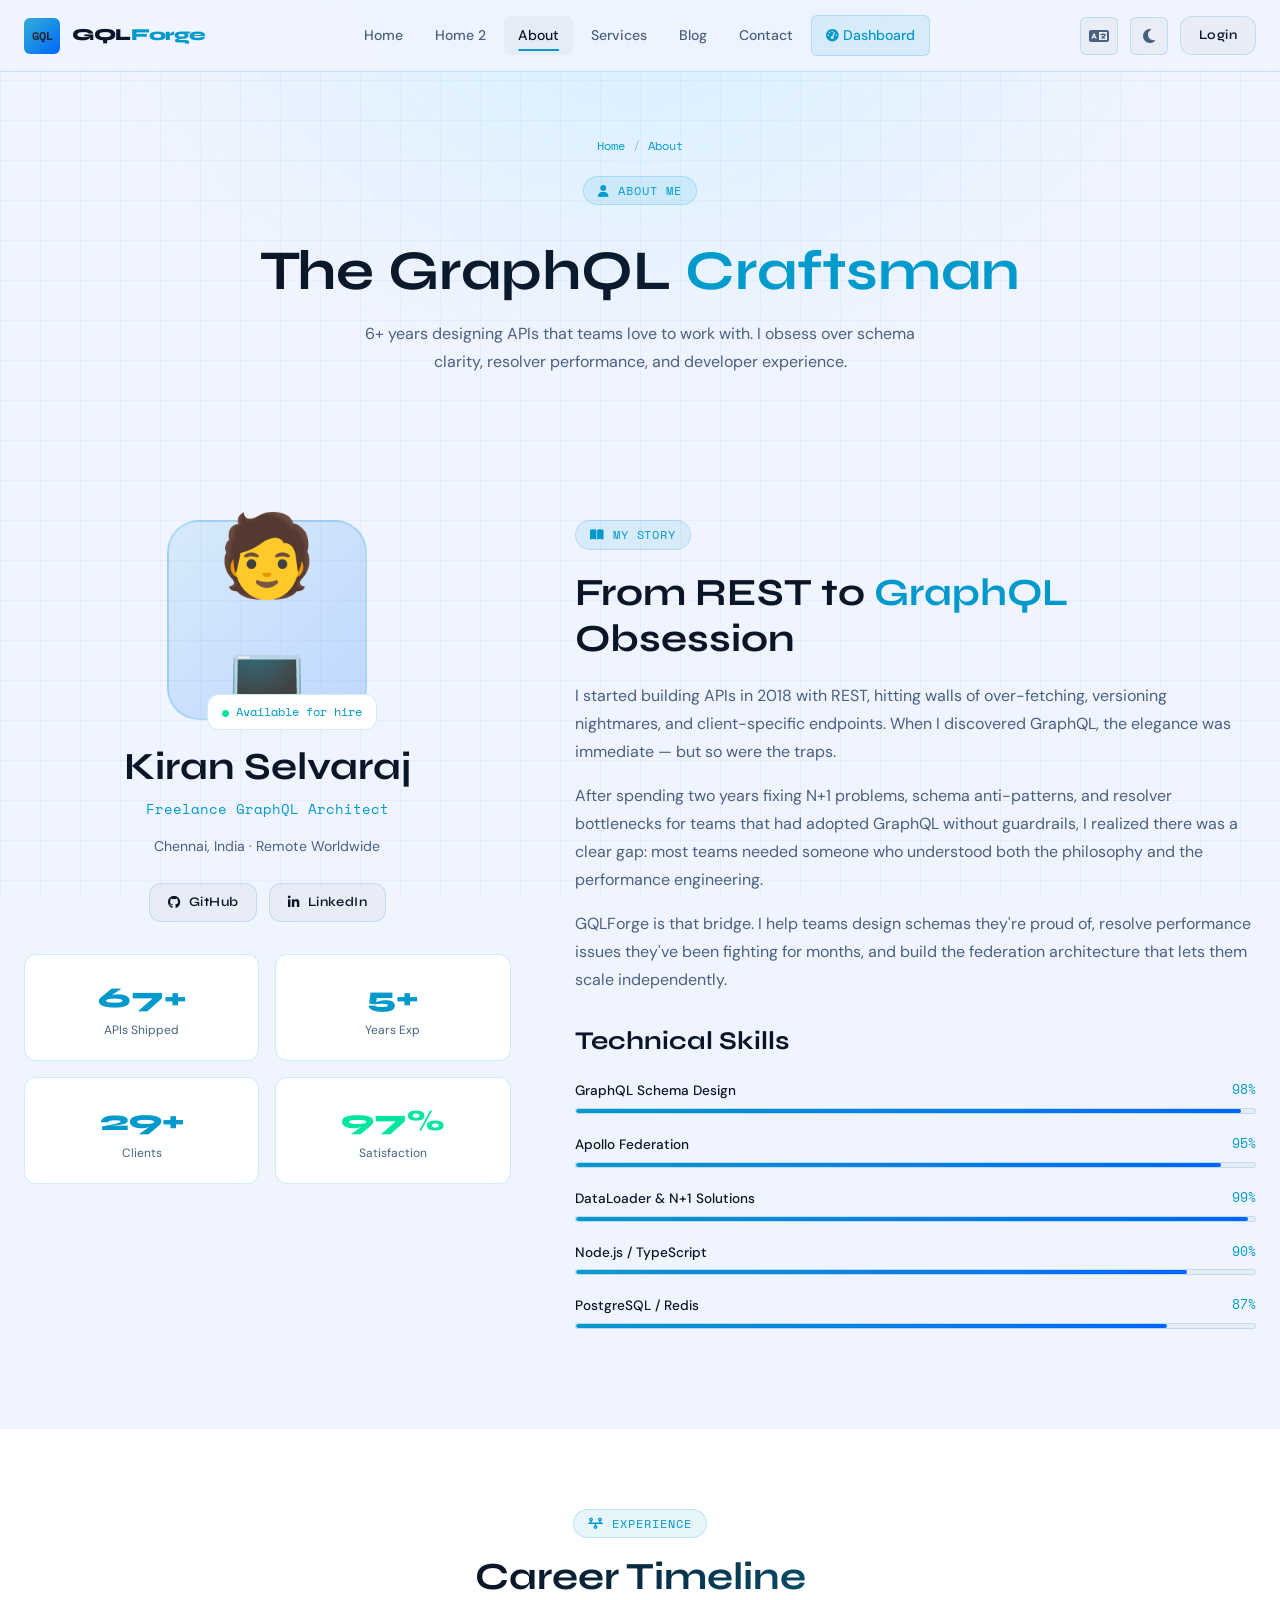
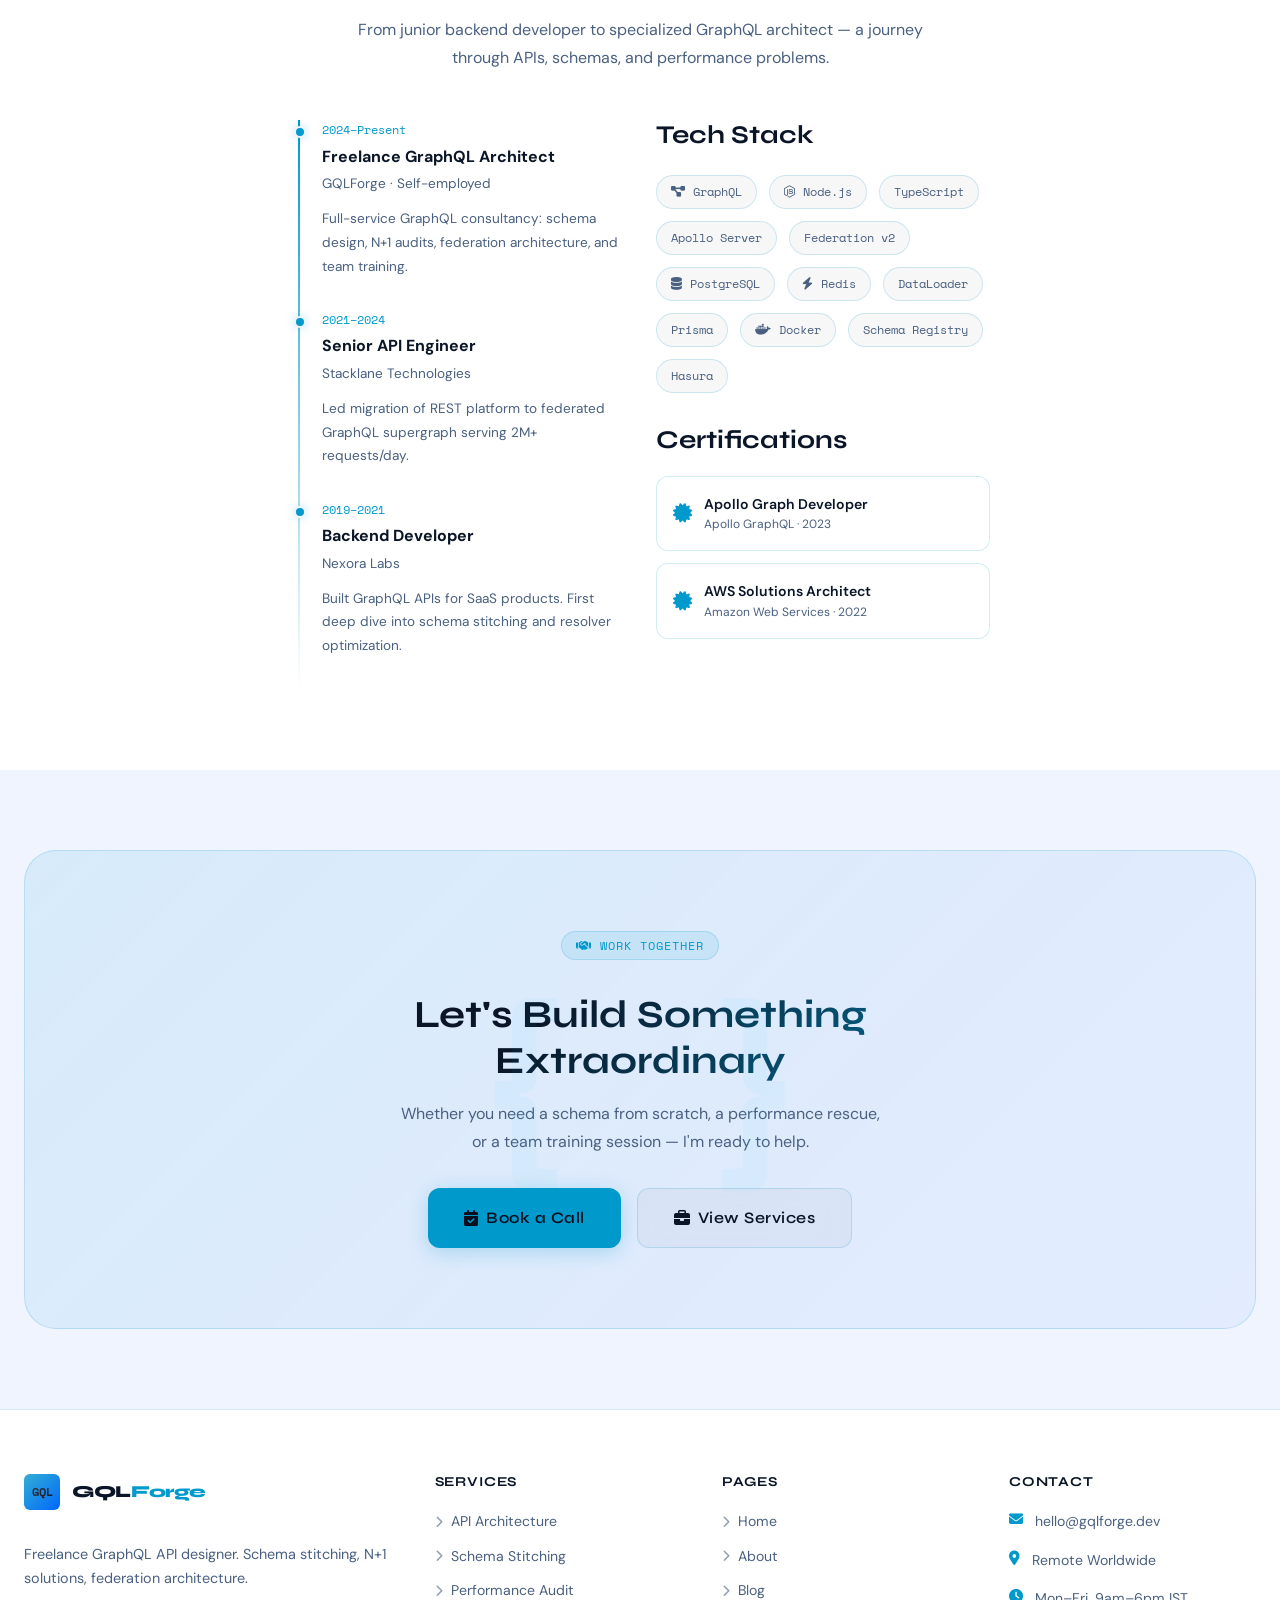
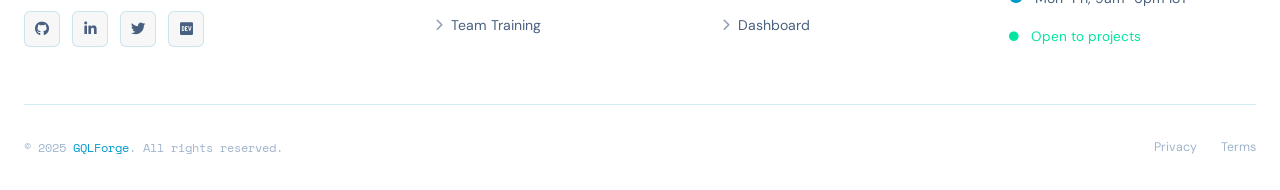
==== pages/about.html @ 4ee48dc7 "first commit" ====
<!DOCTYPE html>
<html lang="en" data-theme="dark" dir="ltr">
<head>
  <meta charset="UTF-8">
  <meta name="viewport" content="width=device-width, initial-scale=1.0">
  <meta name="description" content="About GQLForge - Freelance GraphQL API Designer. Learn about my story, expertise, and approach.">
  <title>About — GQLForge</title>
  <link rel="preconnect" href="https://fonts.googleapis.com">
  <link href="https://fonts.googleapis.com/css2?family=Space+Mono:ital,wght@0,400;0,700;1,400&family=Syne:wght@400;600;700;800&family=DM+Sans:ital,opsz,wght@0,9..40,300;0,9..40,400;0,9..40,500;1,9..40,300&display=swap" rel="stylesheet">
  <link rel="stylesheet" href="https://cdnjs.cloudflare.com/ajax/libs/font-awesome/6.5.0/css/all.min.css">
  <link rel="stylesheet" href="../assets/css/style.css">
  <link rel="stylesheet" href="../assets/css/dark-mode.css">
  <link rel="stylesheet" href="../assets/css/rtl.css">
  <style>
    .skill-bar-wrap { margin-bottom: var(--space-5); }
    .skill-bar-label { display: flex; justify-content: space-between; font-size: 0.85rem; margin-bottom: 6px; }
    .skill-bar-label span:first-child { color: var(--clr-text); font-weight: 500; }
    .skill-bar-label span:last-child { font-family: var(--font-mono); color: var(--clr-primary); font-size: 0.8rem; }
    .skill-bar-track { height: 6px; background: var(--clr-glass); border-radius: 100px; overflow: hidden; border: 1px solid var(--clr-border); }
    .skill-bar-fill { height: 100%; border-radius: 100px; background: linear-gradient(90deg, var(--clr-primary), #0066FF); transition: width 1.2s cubic-bezier(0.4,0,0.2,1); width: 0; }
    .timeline { position: relative; padding-left: 32px; }
    .timeline::before { content: ''; position: absolute; left: 8px; top: 0; bottom: 0; width: 2px; background: linear-gradient(180deg, var(--clr-primary), transparent); }
    .timeline-item { position: relative; margin-bottom: var(--space-8); }
    .timeline-item::before { content: ''; position: absolute; left: -28px; top: 6px; width: 12px; height: 12px; border-radius: 50%; background: var(--clr-primary); border: 2px solid var(--clr-bg); box-shadow: 0 0 10px var(--clr-primary-glow); }
    .timeline-year { font-family: var(--font-mono); font-size: 0.75rem; color: var(--clr-primary); margin-bottom: 4px; }
    .timeline-title { font-size: 1rem; font-weight: 700; margin-bottom: 4px; }
    .timeline-co { font-size: 0.85rem; color: var(--clr-text-muted); margin-bottom: var(--space-3); }
    .avatar-wrap { position: relative; width: 200px; height: 200px; margin: 0 auto; }
    .avatar-img { width: 200px; height: 200px; border-radius: var(--radius-xl); background: linear-gradient(135deg, var(--clr-primary-dim), rgba(0,102,255,0.2)); border: 2px solid var(--clr-border); display: flex; align-items: center; justify-content: center; font-size: 5rem; }
    .avatar-badge { position: absolute; bottom: -10px; right: -10px; background: var(--clr-surface); border: 1px solid var(--clr-border); border-radius: var(--radius-md); padding: 8px 14px; font-family: var(--font-mono); font-size: 0.72rem; color: var(--clr-primary); white-space: nowrap; }
  </style>
</head>
<body>
  <header class="header">
    <div class="header__inner">
      <a href="../index.html" class="header__brand">
        <div class="brand-logo">GQL</div>
        <span class="brand-name">GQL<span>Forge</span></span>
      </a>
      <nav class="header__nav">
        <a href="../index.html" class="nav__link">Home</a>
        <a href="home2.html" class="nav__link">Home 2</a>
        <a href="about.html" class="nav__link active">About</a>
        <a href="services.html" class="nav__link">Services</a>
        <a href="blog.html" class="nav__link">Blog</a>
        <a href="contact.html" class="nav__link">Contact</a>
        <a href="dashboard.html" class="nav__link nav__dashboard"><i class="fas fa-gauge-high" style="font-size:0.8rem;"></i> Dashboard</a>
      </nav>
      <div class="header__actions">
        <button class="header__action-btn" data-rtl-toggle aria-label="Toggle RTL"><i class="fas fa-language"></i></button>
        <button class="header__action-btn" data-theme-toggle aria-label="Toggle theme"><i class="fas fa-sun"></i></button>
        <a href="login.html" class="btn btn--outline btn--sm">Login</a>
        <button class="hamburger" aria-label="Toggle menu" aria-expanded="false"><span></span><span></span><span></span></button>
      </div>
    </div>
  </header>
  <div class="mobile-menu">
    <nav class="mobile-menu__nav">
      <a href="../index.html" class="mobile-menu__link"><i class="fas fa-house"></i> Home</a>
      <a href="home2.html" class="mobile-menu__link"><i class="fas fa-layer-group"></i> Home 2</a>
      <a href="about.html" class="mobile-menu__link"><i class="fas fa-user"></i> About</a>
      <a href="services.html" class="mobile-menu__link"><i class="fas fa-code"></i> Services</a>
      <a href="blog.html" class="mobile-menu__link"><i class="fas fa-blog"></i> Blog</a>
      <a href="contact.html" class="mobile-menu__link"><i class="fas fa-envelope"></i> Contact</a>
      <a href="dashboard.html" class="mobile-menu__link" style="color:var(--clr-primary)"><i class="fas fa-gauge-high"></i> Dashboard</a>
    </nav>
    <div class="mobile-menu__actions">
      <a href="login.html" class="btn btn--outline">Login</a>
      <a href="register.html" class="btn btn--primary">Get Started</a>
    </div>
  </div>

  <main>
    <!-- PAGE HERO -->
    <section class="page-hero">
      <div class="page-hero__bg"></div>
      <div class="container">
        <div class="breadcrumb"><a href="../index.html">Home</a><span class="breadcrumb__sep">/</span><span class="breadcrumb__current">About</span></div>
        <div class="section__tag" style="display:inline-flex;"><i class="fas fa-user"></i> About Me</div>
        <h1 style="margin: var(--space-4) 0; font-size: clamp(2rem,5vw,3.5rem);">The GraphQL <span class="text-primary">Craftsman</span></h1>
        <p style="max-width:560px; margin:0 auto; color:var(--clr-text-muted);">6+ years designing APIs that teams love to work with. I obsess over schema clarity, resolver performance, and developer experience.</p>
      </div>
    </section>

    <!-- SECTION 1: STORY & SKILLS -->
    <section class="section">
      <div class="container">
        <div style="display:grid; grid-template-columns:1fr 1.4fr; gap:var(--space-16); align-items:start;">
          <div class="reveal" style="text-align:center;">
            <div class="avatar-wrap">
              <div class="avatar-img">🧑💻</div>
              <div class="avatar-badge"><i class="fas fa-circle" style="color:var(--clr-success);font-size:7px;"></i> Available for hire</div>
            </div>
            <h2 style="margin: var(--space-6) 0 var(--space-2);">Kiran Selvaraj</h2>
            <p style="color:var(--clr-primary); font-family:var(--font-mono); font-size:0.85rem;">Freelance GraphQL Architect</p>
            <p style="color:var(--clr-text-muted); font-size:0.88rem; margin-top:var(--space-3);">Chennai, India · Remote Worldwide</p>
            <div style="display:flex; gap:var(--space-3); justify-content:center; margin-top:var(--space-6);">
              <a href="#" class="btn btn--outline btn--sm"><i class="fab fa-github"></i> GitHub</a>
              <a href="#" class="btn btn--outline btn--sm"><i class="fab fa-linkedin-in"></i> LinkedIn</a>
            </div>
            <div style="margin-top:var(--space-8); display:grid; grid-template-columns:1fr 1fr; gap:var(--space-4);">
              <div style="background:var(--clr-card); border:1px solid var(--clr-border); border-radius:var(--radius-md); padding:var(--space-5); text-align:center;">
                <div style="font-family:var(--font-display); font-size:1.8rem; font-weight:800; color:var(--clr-primary)" data-counter data-target="80" data-suffix="+">0+</div>
                <div style="font-size:0.75rem; color:var(--clr-text-muted);">APIs Shipped</div>
              </div>
              <div style="background:var(--clr-card); border:1px solid var(--clr-border); border-radius:var(--radius-md); padding:var(--space-5); text-align:center;">
                <div style="font-family:var(--font-display); font-size:1.8rem; font-weight:800; color:var(--clr-primary)" data-counter data-target="6" data-suffix="+">0+</div>
                <div style="font-size:0.75rem; color:var(--clr-text-muted);">Years Exp</div>
              </div>
              <div style="background:var(--clr-card); border:1px solid var(--clr-border); border-radius:var(--radius-md); padding:var(--space-5); text-align:center;">
                <div style="font-family:var(--font-display); font-size:1.8rem; font-weight:800; color:var(--clr-primary)" data-counter data-target="35" data-suffix="+">0+</div>
                <div style="font-size:0.75rem; color:var(--clr-text-muted);">Clients</div>
              </div>
              <div style="background:var(--clr-card); border:1px solid var(--clr-border); border-radius:var(--radius-md); padding:var(--space-5); text-align:center;">
                <div style="font-family:var(--font-display); font-size:1.8rem; font-weight:800; color:var(--clr-success)">97%</div>
                <div style="font-size:0.75rem; color:var(--clr-text-muted);">Satisfaction</div>
              </div>
            </div>
          </div>

          <div class="reveal">
            <div class="section__tag" style="display:inline-flex; margin-bottom:var(--space-5);"><i class="fas fa-book-open"></i> My Story</div>
            <h2 style="margin-bottom:var(--space-5);">From REST to <span class="text-primary">GraphQL</span> Obsession</h2>
            <p style="margin-bottom:var(--space-4);">I started building APIs in 2018 with REST, hitting walls of over-fetching, versioning nightmares, and client-specific endpoints. When I discovered GraphQL, the elegance was immediate — but so were the traps.</p>
            <p style="margin-bottom:var(--space-4);">After spending two years fixing N+1 problems, schema anti-patterns, and resolver bottlenecks for teams that had adopted GraphQL without guardrails, I realized there was a clear gap: most teams needed someone who understood both the philosophy and the performance engineering.</p>
            <p style="margin-bottom:var(--space-8);">GQLForge is that bridge. I help teams design schemas they're proud of, resolve performance issues they've been fighting for months, and build the federation architecture that lets them scale independently.</p>

            <h3 style="margin-bottom:var(--space-6);">Technical Skills</h3>
            <div id="skillBars">
              <div class="skill-bar-wrap">
                <div class="skill-bar-label"><span>GraphQL Schema Design</span><span>98%</span></div>
                <div class="skill-bar-track"><div class="skill-bar-fill" data-width="98"></div></div>
              </div>
              <div class="skill-bar-wrap">
                <div class="skill-bar-label"><span>Apollo Federation</span><span>95%</span></div>
                <div class="skill-bar-track"><div class="skill-bar-fill" data-width="95"></div></div>
              </div>
              <div class="skill-bar-wrap">
                <div class="skill-bar-label"><span>DataLoader & N+1 Solutions</span><span>99%</span></div>
                <div class="skill-bar-track"><div class="skill-bar-fill" data-width="99"></div></div>
              </div>
              <div class="skill-bar-wrap">
                <div class="skill-bar-label"><span>Node.js / TypeScript</span><span>90%</span></div>
                <div class="skill-bar-track"><div class="skill-bar-fill" data-width="90"></div></div>
              </div>
              <div class="skill-bar-wrap">
                <div class="skill-bar-label"><span>PostgreSQL / Redis</span><span>87%</span></div>
                <div class="skill-bar-track"><div class="skill-bar-fill" data-width="87"></div></div>
              </div>
            </div>
          </div>
        </div>
      </div>
    </section>

    <!-- SECTION 2: EXPERIENCE TIMELINE -->
    <section class="section" style="background:var(--clr-surface);">
      <div class="container">
        <div class="section__header">
          <div class="section__tag"><i class="fas fa-timeline"></i> Experience</div>
          <h2 class="section__title">Career Timeline</h2>
          <p class="section__subtitle">From junior backend developer to specialized GraphQL architect — a journey through APIs, schemas, and performance problems.</p>
        </div>
        <div style="max-width:700px; margin:0 auto; display:grid; grid-template-columns:1fr 1fr; gap:var(--space-8);">
          <div class="timeline reveal">
            <div class="timeline-item">
              <div class="timeline-year">2024–Present</div>
              <div class="timeline-title">Freelance GraphQL Architect</div>
              <div class="timeline-co">GQLForge · Self-employed</div>
              <p style="font-size:0.85rem;">Full-service GraphQL consultancy: schema design, N+1 audits, federation architecture, and team training.</p>
            </div>
            <div class="timeline-item">
              <div class="timeline-year">2021–2024</div>
              <div class="timeline-title">Senior API Engineer</div>
              <div class="timeline-co">Stacklane Technologies</div>
              <p style="font-size:0.85rem;">Led migration of REST platform to federated GraphQL supergraph serving 2M+ requests/day.</p>
            </div>
            <div class="timeline-item">
              <div class="timeline-year">2019–2021</div>
              <div class="timeline-title">Backend Developer</div>
              <div class="timeline-co">Nexora Labs</div>
              <p style="font-size:0.85rem;">Built GraphQL APIs for SaaS products. First deep dive into schema stitching and resolver optimization.</p>
            </div>
          </div>
          <div class="reveal animate-delay-1">
            <h3 style="margin-bottom:var(--space-6);">Tech Stack</h3>
            <div class="tech-pills-wrap" style="justify-content:flex-start;">
              <span class="tech-pill"><i class="fas fa-diagram-project"></i> GraphQL</span>
              <span class="tech-pill"><i class="fab fa-node-js"></i> Node.js</span>
              <span class="tech-pill">TypeScript</span>
              <span class="tech-pill">Apollo Server</span>
              <span class="tech-pill">Federation v2</span>
              <span class="tech-pill"><i class="fas fa-database"></i> PostgreSQL</span>
              <span class="tech-pill"><i class="fas fa-bolt"></i> Redis</span>
              <span class="tech-pill">DataLoader</span>
              <span class="tech-pill">Prisma</span>
              <span class="tech-pill"><i class="fab fa-docker"></i> Docker</span>
              <span class="tech-pill">Schema Registry</span>
              <span class="tech-pill">Hasura</span>
            </div>

            <h3 style="margin: var(--space-8) 0 var(--space-5);">Certifications</h3>
            <div style="display:flex; flex-direction:column; gap:var(--space-3);">
              <div style="display:flex; align-items:center; gap:var(--space-3); padding:var(--space-4); background:var(--clr-card); border:1px solid var(--clr-border); border-radius:var(--radius-md);">
                <i class="fas fa-certificate" style="color:var(--clr-primary); font-size:1.2rem;"></i>
                <div>
                  <div style="font-size:0.88rem; font-weight:600;">Apollo Graph Developer</div>
                  <div style="font-size:0.75rem; color:var(--clr-text-muted);">Apollo GraphQL · 2023</div>
                </div>
              </div>
              <div style="display:flex; align-items:center; gap:var(--space-3); padding:var(--space-4); background:var(--clr-card); border:1px solid var(--clr-border); border-radius:var(--radius-md);">
                <i class="fas fa-certificate" style="color:var(--clr-primary); font-size:1.2rem;"></i>
                <div>
                  <div style="font-size:0.88rem; font-weight:600;">AWS Solutions Architect</div>
                  <div style="font-size:0.75rem; color:var(--clr-text-muted);">Amazon Web Services · 2022</div>
                </div>
              </div>
            </div>
          </div>
        </div>
      </div>
    </section>

    <!-- SECTION 3: CTA -->
    <section class="section">
      <div class="container">
        <div class="cta-section reveal">
          <div class="section__tag" style="display:inline-flex;"><i class="fas fa-handshake"></i> Work Together</div>
          <h2 class="section__title" style="margin-top:var(--space-4);">Let's Build Something<br><span class="text-primary">Extraordinary</span></h2>
          <p style="max-width:480px; margin:var(--space-4) auto var(--space-8); color:var(--clr-text-muted);">Whether you need a schema from scratch, a performance rescue, or a team training session — I'm ready to help.</p>
          <div style="display:flex; flex-wrap:wrap; gap:var(--space-4); justify-content:center;">
            <a href="contact.html" class="btn btn--primary btn--lg"><i class="fas fa-calendar-check"></i> Book a Call</a>
            <a href="services.html" class="btn btn--outline btn--lg"><i class="fas fa-briefcase"></i> View Services</a>
          </div>
        </div>
      </div>
    </section>
  </main>

  <footer class="footer">
    <div class="container">
      <div class="footer__grid">
        <div>
          <a href="../index.html" class="header__brand" style="margin-bottom:var(--space-4);display:inline-flex;">
            <div class="brand-logo">GQL</div>
            <span class="brand-name">GQL<span>Forge</span></span>
          </a>
          <p class="footer__brand-desc">Freelance GraphQL API designer. Schema stitching, N+1 solutions, federation architecture.</p>
          <div class="footer__social">
            <a href="#" class="footer__social-link" aria-label="GitHub"><i class="fab fa-github"></i></a>
            <a href="#" class="footer__social-link" aria-label="LinkedIn"><i class="fab fa-linkedin-in"></i></a>
            <a href="#" class="footer__social-link" aria-label="Twitter"><i class="fab fa-twitter"></i></a>
            <a href="#" class="footer__social-link" aria-label="Dev.to"><i class="fab fa-dev"></i></a>
          </div>
        </div>
        <div>
          <h3 class="footer__col-title">Services</h3>
          <ul class="footer__links">
            <li><a href="services.html" class="footer__link"><i class="fas fa-chevron-right"></i> API Architecture</a></li>
            <li><a href="services.html" class="footer__link"><i class="fas fa-chevron-right"></i> Schema Stitching</a></li>
            <li><a href="services.html" class="footer__link"><i class="fas fa-chevron-right"></i> Performance Audit</a></li>
            <li><a href="services.html" class="footer__link"><i class="fas fa-chevron-right"></i> Team Training</a></li>
          </ul>
        </div>
        <div>
          <h3 class="footer__col-title">Pages</h3>
          <ul class="footer__links">
            <li><a href="../index.html" class="footer__link"><i class="fas fa-chevron-right"></i> Home</a></li>
            <li><a href="about.html" class="footer__link"><i class="fas fa-chevron-right"></i> About</a></li>
            <li><a href="blog.html" class="footer__link"><i class="fas fa-chevron-right"></i> Blog</a></li>
            <li><a href="dashboard.html" class="footer__link"><i class="fas fa-chevron-right"></i> Dashboard</a></li>
          </ul>
        </div>
        <div>
          <h3 class="footer__col-title">Contact</h3>
          <div class="footer__contact-item"><i class="fas fa-envelope"></i><span>hello@gqlforge.dev</span></div>
          <div class="footer__contact-item"><i class="fas fa-location-dot"></i><span>Remote Worldwide</span></div>
          <div class="footer__contact-item"><i class="fas fa-clock"></i><span>Mon–Fri, 9am–6pm IST</span></div>
          <div class="footer__contact-item"><i class="fas fa-circle" style="color:var(--clr-success);font-size:0.6rem;margin-top:6px;"></i><span style="color:var(--clr-success);font-size:0.85rem;">Open to projects</span></div>
        </div>
      </div>
      <div class="footer__bottom">
        <p class="footer__copy">© 2025 <span>GQLForge</span>. All rights reserved.</p>
        <div class="footer__bottom-links">
          <a href="#" class="footer__bottom-link">Privacy</a>
          <a href="#" class="footer__bottom-link">Terms</a>
        </div>
      </div>
    </div>
  </footer>

  <script src="../assets/js/main.js"></script>
  <script>
    // Animate skill bars on scroll
    const observer = new IntersectionObserver((entries) => {
      entries.forEach(entry => {
        if (entry.isIntersecting) {
          entry.target.querySelectorAll('.skill-bar-fill').forEach(bar => {
            setTimeout(() => { bar.style.width = bar.dataset.width + '%'; }, 200);
          });
          observer.unobserve(entry.target);
        }
      });
    }, { threshold: 0.3 });
    const skillSection = document.getElementById('skillBars');
    if (skillSection) observer.observe(skillSection);
  </script>
</body>
</html>
---- assets/css/style.css ----
/* =========================================
   GraphQL API Designer - Main Stylesheet
   Color Palette: #0A0F1E (Deep Navy), #00D4FF (Cyan), #F0F4FF (Frost)
   ========================================= */

@import url('https://fonts.googleapis.com/css2?family=Space+Mono:ital,wght@0,400;0,700;1,400&family=Syne:wght@400;600;700;800&family=DM+Sans:ital,opsz,wght@0,9..40,300;0,9..40,400;0,9..40,500;1,9..40,300&display=swap');

/* ---- CSS Variables ---- */
:root {
  --clr-bg: #0A0F1E;
  --clr-surface: #111827;
  --clr-surface2: #1a2235;
  --clr-border: rgba(0, 212, 255, 0.15);
  --clr-primary: #00D4FF;
  --clr-primary-dim: rgba(0, 212, 255, 0.12);
  --clr-primary-glow: rgba(0, 212, 255, 0.35);
  --clr-accent: #F0F4FF;
  --clr-text: #E8EEFF;
  --clr-text-muted: #8899BB;
  --clr-text-faint: #445566;
  --clr-card: rgba(17, 24, 39, 0.85);
  --clr-glass: rgba(255,255,255,0.04);
  --clr-error: #FF4D6D;
  --clr-success: #00E5A0;
  --clr-warning: #FFB800;

  --font-display: 'Syne', sans-serif;
  --font-mono: 'Space Mono', monospace;
  --font-body: 'DM Sans', sans-serif;

  --radius-sm: 6px;
  --radius-md: 12px;
  --radius-lg: 20px;
  --radius-xl: 32px;

  --shadow-glow: 0 0 30px rgba(0, 212, 255, 0.18);
  --shadow-card: 0 8px 32px rgba(0,0,0,0.4);
  --shadow-elevated: 0 20px 60px rgba(0,0,0,0.5);

  --transition: 0.3s cubic-bezier(0.4, 0, 0.2, 1);
  --transition-bounce: 0.4s cubic-bezier(0.34, 1.56, 0.64, 1);

  --header-h: 72px;
  --sidebar-w: 260px;

  --space-1: 4px;
  --space-2: 8px;
  --space-3: 12px;
  --space-4: 16px;
  --space-5: 20px;
  --space-6: 24px;
  --space-8: 32px;
  --space-10: 40px;
  --space-12: 48px;
  --space-16: 64px;
  --space-20: 80px;
  --space-24: 96px;
}

[data-theme="light"] {
  --clr-bg: #F0F4FF;
  --clr-surface: #FFFFFF;
  --clr-surface2: #E8EEFF;
  --clr-border: rgba(0, 150, 200, 0.18);
  --clr-primary: #0099CC;
  --clr-primary-dim: rgba(0, 153, 204, 0.1);
  --clr-primary-glow: rgba(0, 153, 204, 0.25);
  --clr-accent: #0A0F1E;
  --clr-text: #0A1628;
  --clr-text-muted: #4A6080;
  --clr-text-faint: #A0B4CC;
  --clr-card: rgba(255, 255, 255, 0.92);
  --clr-glass: rgba(0,0,0,0.03);
}

/* ---- Reset & Base ---- */
*, *::before, *::after { box-sizing: border-box; margin: 0; padding: 0; }

html { scroll-behavior: smooth; font-size: 16px; }

body {
  font-family: var(--font-body);
  background-color: var(--clr-bg);
  color: var(--clr-text);
  line-height: 1.6;
  min-height: 100vh;
  transition: background-color var(--transition), color var(--transition);
  overflow-x: hidden;
}

/* Background grid pattern */
body::before {
  content: '';
  position: fixed;
  inset: 0;
  background-image:
    linear-gradient(rgba(0,212,255,0.03) 1px, transparent 1px),
    linear-gradient(90deg, rgba(0,212,255,0.03) 1px, transparent 1px);
  background-size: 40px 40px;
  pointer-events: none;
  z-index: 0;
}

[data-theme="light"] body::before {
  background-image:
    linear-gradient(rgba(0,100,200,0.04) 1px, transparent 1px),
    linear-gradient(90deg, rgba(0,100,200,0.04) 1px, transparent 1px);
}

main { position: relative; z-index: 1; }

img { max-width: 100%; height: auto; display: block; }
a { color: var(--clr-primary); text-decoration: none; transition: color var(--transition); }
a:hover { color: var(--clr-accent); }
ul { list-style: none; }
button { cursor: pointer; font-family: var(--font-body); border: none; background: none; }

/* ---- Typography ---- */
h1,h2,h3,h4,h5,h6 { font-family: var(--font-display); font-weight: 700; line-height: 1.2; }
h1 { font-size: clamp(2.2rem, 5vw, 4rem); }
h2 { font-size: clamp(1.7rem, 3vw, 2.8rem); }
h3 { font-size: clamp(1.2rem, 2vw, 1.6rem); }
h4 { font-size: 1.1rem; }
p { color: var(--clr-text-muted); line-height: 1.75; }

.mono { font-family: var(--font-mono); }
.text-primary { color: var(--clr-primary); }
.text-center { text-align: center; }
.text-muted { color: var(--clr-text-muted); }

/* ---- Layout ---- */
.container {
  width: 100%;
  max-width: 1280px;
  margin: 0 auto;
  padding: 0 var(--space-6);
}

.section {
  padding: var(--space-20) 0;
}

.section__header {
  text-align: center;
  margin-bottom: var(--space-12);
}

.section__tag {
  display: inline-flex;
  align-items: center;
  gap: var(--space-2);
  font-family: var(--font-mono);
  font-size: 0.75rem;
  color: var(--clr-primary);
  background: var(--clr-primary-dim);
  border: 1px solid var(--clr-border);
  border-radius: 100px;
  padding: 4px 14px;
  margin-bottom: var(--space-4);
  letter-spacing: 0.08em;
  text-transform: uppercase;
}

.section__title {
  margin-bottom: var(--space-4);
  background: linear-gradient(135deg, var(--clr-text) 40%, var(--clr-primary));
  -webkit-background-clip: text;
  -webkit-text-fill-color: transparent;
  background-clip: text;
}

.section__subtitle {
  max-width: 580px;
  margin: 0 auto;
  color: var(--clr-text-muted);
}

/* ---- Buttons ---- */
.btn {
  display: inline-flex;
  align-items: center;
  justify-content: center;
  gap: var(--space-2);
  padding: 12px 28px;
  border-radius: var(--radius-md);
  font-family: var(--font-display);
  font-size: 0.9rem;
  font-weight: 600;
  letter-spacing: 0.03em;
  transition: all var(--transition);
  position: relative;
  overflow: hidden;
}

.btn::before {
  content: '';
  position: absolute;
  inset: 0;
  background: rgba(255,255,255,0.06);
  opacity: 0;
  transition: opacity var(--transition);
}

.btn:hover::before { opacity: 1; }

.btn--primary {
  background: var(--clr-primary);
  color: #0A0F1E;
  box-shadow: 0 4px 20px var(--clr-primary-glow);
}

.btn--primary:hover {
  transform: translateY(-2px);
  box-shadow: 0 8px 30px var(--clr-primary-glow);
  color: #0A0F1E;
}

.btn--outline {
  border: 1px solid var(--clr-border);
  color: var(--clr-text);
  background: var(--clr-glass);
  backdrop-filter: blur(10px);
}

.btn--outline:hover {
  border-color: var(--clr-primary);
  color: var(--clr-primary);
  transform: translateY(-2px);
}

.btn--ghost {
  color: var(--clr-text-muted);
  padding: 8px 16px;
}

.btn--ghost:hover { color: var(--clr-primary); }

.btn--sm { padding: 8px 18px; font-size: 0.82rem; }
.btn--lg { padding: 16px 36px; font-size: 1rem; }
.btn--icon { width: 42px; height: 42px; padding: 0; border-radius: var(--radius-sm); }

/* ---- Cards ---- */
.card {
  background: var(--clr-card);
  border: 1px solid var(--clr-border);
  border-radius: var(--radius-lg);
  padding: var(--space-8);
  backdrop-filter: blur(12px);
  transition: all var(--transition);
  text-align: center;
}

.card:hover {
  border-color: var(--clr-primary);
  box-shadow: var(--shadow-glow);
  transform: translateY(-4px);
}

.card__icon {
  width: 56px;
  height: 56px;
  background: var(--clr-primary-dim);
  border: 1px solid var(--clr-border);
  border-radius: var(--radius-md);
  display: flex;
  align-items: center;
  justify-content: center;
  margin: 0 auto var(--space-5);
  font-size: 1.4rem;
  color: var(--clr-primary);
  transition: all var(--transition);
}

.card:hover .card__icon {
  background: var(--clr-primary);
  color: #0A0F1E;
  box-shadow: 0 0 20px var(--clr-primary-glow);
}

.card__title {
  margin-bottom: var(--space-3);
  font-size: 1.1rem;
}

/* ---- Grid Layouts ---- */
.grid-3 {
  display: grid;
  grid-template-columns: repeat(auto-fit, minmax(280px, 1fr));
  gap: var(--space-6);
}

.grid-2 {
  display: grid;
  grid-template-columns: repeat(auto-fit, minmax(340px, 1fr));
  gap: var(--space-6);
}

/* ---- Badge ---- */
.badge {
  display: inline-flex;
  align-items: center;
  gap: 4px;
  padding: 3px 10px;
  border-radius: 100px;
  font-family: var(--font-mono);
  font-size: 0.7rem;
  font-weight: 700;
  letter-spacing: 0.05em;
}

.badge--primary { background: var(--clr-primary-dim); color: var(--clr-primary); border: 1px solid var(--clr-border); }
.badge--success { background: rgba(0,229,160,0.12); color: var(--clr-success); }
.badge--warning { background: rgba(255,184,0,0.12); color: var(--clr-warning); }
.badge--error { background: rgba(255,77,109,0.12); color: var(--clr-error); }

/* ---- Code Block ---- */
.code-block {
  background: rgba(0,0,0,0.5);
  border: 1px solid var(--clr-border);
  border-radius: var(--radius-md);
  padding: var(--space-5);
  font-family: var(--font-mono);
  font-size: 0.8rem;
  color: var(--clr-text-muted);
  overflow-x: auto;
  position: relative;
}

.code-block .kw { color: #FF79C6; }
.code-block .type { color: #8BE9FD; }
.code-block .str { color: #F1FA8C; }
.code-block .cm { color: #6272A4; }
.code-block .fn { color: #50FA7B; }

/* ---- Divider ---- */
.divider {
  height: 1px;
  background: linear-gradient(90deg, transparent, var(--clr-border), transparent);
  margin: var(--space-8) 0;
}

/* ============================================
   HEADER
   ============================================ */
.header {
  position: fixed;
  top: 0;
  left: 0;
  right: 0;
  height: var(--header-h);
  z-index: 1000;
  display: flex;
  align-items: center;
  background: rgba(10, 15, 30, 0.85);
  backdrop-filter: blur(20px);
  border-bottom: 1px solid var(--clr-border);
  transition: all var(--transition);
}

[data-theme="light"] .header {
  background: rgba(240, 244, 255, 0.9);
}

.header.scrolled {
  box-shadow: 0 4px 30px rgba(0,0,0,0.3);
}

.header__inner {
  display: flex;
  align-items: center;
  width: 100%;
  padding: 0 var(--space-6);
}

/* Brand */
.header__brand {
  display: flex;
  align-items: center;
  gap: var(--space-3);
  text-decoration: none;
  flex-shrink: 0;
}

.brand-logo {
  width: 36px;
  height: 36px;
  background: linear-gradient(135deg, var(--clr-primary), #0066FF);
  border-radius: var(--radius-sm);
  display: flex;
  align-items: center;
  justify-content: center;
  font-family: var(--font-mono);
  font-size: 0.75rem;
  font-weight: 700;
  color: #0A0F1E;
  position: relative;
  overflow: hidden;
}

.brand-logo::after {
  content: '';
  position: absolute;
  inset: 0;
  background: linear-gradient(135deg, rgba(255,255,255,0.2), transparent);
}

.brand-name {
  font-family: var(--font-display);
  font-weight: 800;
  font-size: 1.05rem;
  color: var(--clr-text);
  letter-spacing: -0.02em;
}

.brand-name span { color: var(--clr-primary); }

/* Desktop Nav */
.header__nav {
  display: none;
  align-items: center;
  gap: 4px;
  position: absolute;
  left: 50%;
  transform: translateX(-50%);
}

.nav__link {
  font-family: var(--font-body);
  font-size: 0.88rem;
  font-weight: 500;
  color: var(--clr-text-muted);
  padding: 8px 14px;
  border-radius: var(--radius-sm);
  transition: all var(--transition);
  position: relative;
  white-space: nowrap;
}

.nav__link::after {
  content: '';
  position: absolute;
  bottom: 4px;
  left: 50%;
  transform: translateX(-50%);
  width: 0;
  height: 2px;
  background: var(--clr-primary);
  border-radius: 2px;
  transition: width var(--transition);
}

.nav__link:hover, .nav__link.active {
  color: var(--clr-text);
  background: var(--clr-glass);
}

.nav__link:hover::after, .nav__link.active::after {
  width: 60%;
}

.nav__dashboard {
  color: var(--clr-primary);
  border: 1px solid var(--clr-border);
  background: var(--clr-primary-dim);
}

/* Header Actions */
.header__actions {
  display: flex;
  align-items: center;
  gap: var(--space-3);
  margin-left: auto;
}

.header__action-btn {
  width: 38px;
  height: 38px;
  display: flex;
  align-items: center;
  justify-content: center;
  border-radius: var(--radius-sm);
  color: var(--clr-text-muted);
  background: var(--clr-glass);
  border: 1px solid var(--clr-border);
  font-size: 1rem;
  transition: all var(--transition);
}

.header__action-btn:hover {
  color: var(--clr-primary);
  border-color: var(--clr-primary);
  box-shadow: 0 0 12px var(--clr-primary-glow);
}

/* Hamburger */
.hamburger {
  width: 38px;
  height: 38px;
  display: flex;
  flex-direction: column;
  align-items: center;
  justify-content: center;
  gap: 5px;
  cursor: pointer;
  border-radius: var(--radius-sm);
  border: 1px solid var(--clr-border);
  background: var(--clr-glass);
  transition: all var(--transition);
}

.hamburger:hover { border-color: var(--clr-primary); }

.hamburger span {
  display: block;
  width: 18px;
  height: 1.5px;
  background: var(--clr-text);
  border-radius: 2px;
  transition: all var(--transition);
}

.hamburger.open span:nth-child(1) { transform: rotate(45deg) translate(4.5px, 4.5px); }
.hamburger.open span:nth-child(2) { opacity: 0; transform: scaleX(0); }
.hamburger.open span:nth-child(3) { transform: rotate(-45deg) translate(4.5px, -4.5px); }

/* Mobile Menu */
.mobile-menu {
  position: fixed;
  top: var(--header-h);
  left: 0;
  right: 0;
  background: rgba(10,15,30,0.97);
  backdrop-filter: blur(20px);
  border-bottom: 1px solid var(--clr-border);
  padding: var(--space-6);
  transform: translateY(-110%);
  transition: transform var(--transition);
  z-index: 999;
}

[data-theme="light"] .mobile-menu { background: rgba(240,244,255,0.98); }

.mobile-menu.open { transform: translateY(0); }

.mobile-menu__nav {
  display: flex;
  flex-direction: column;
  gap: var(--space-2);
  margin-bottom: var(--space-6);
}

.mobile-menu__link {
  padding: 12px 16px;
  border-radius: var(--radius-md);
  color: var(--clr-text-muted);
  font-weight: 500;
  display: flex;
  align-items: center;
  gap: var(--space-3);
  transition: all var(--transition);
  border: 1px solid transparent;
}

.mobile-menu__link:hover, .mobile-menu__link.active {
  color: var(--clr-primary);
  background: var(--clr-primary-dim);
  border-color: var(--clr-border);
}

.mobile-menu__link i { width: 20px; text-align: center; }

.mobile-menu__actions {
  display: flex;
  gap: var(--space-3);
}

.mobile-menu__actions .btn { flex: 1; }

/* ============================================
   HERO SECTION
   ============================================ */
.hero {
  padding-top: calc(var(--header-h) + var(--space-16));
  padding-bottom: var(--space-20);
  position: relative;
  overflow: hidden;
  min-height: 100vh;
  display: flex;
  align-items: center;
}

.hero__glow {
  position: absolute;
  width: 600px;
  height: 600px;
  border-radius: 50%;
  background: radial-gradient(circle, rgba(0,212,255,0.12) 0%, transparent 70%);
  top: -100px;
  right: -100px;
  pointer-events: none;
  animation: pulseGlow 4s ease-in-out infinite;
}

.hero__glow-2 {
  position: absolute;
  width: 400px;
  height: 400px;
  border-radius: 50%;
  background: radial-gradient(circle, rgba(0,102,255,0.08) 0%, transparent 70%);
  bottom: -50px;
  left: -50px;
  pointer-events: none;
  animation: pulseGlow 6s ease-in-out infinite reverse;
}

@keyframes pulseGlow {
  0%, 100% { transform: scale(1); opacity: 1; }
  50% { transform: scale(1.1); opacity: 0.7; }
}

.hero__content {
  position: relative;
  z-index: 2;
  max-width: 720px;
}

.hero__tag {
  display: inline-flex;
  align-items: center;
  gap: var(--space-2);
  background: var(--clr-primary-dim);
  border: 1px solid var(--clr-border);
  border-radius: 100px;
  padding: 6px 16px;
  font-family: var(--font-mono);
  font-size: 0.75rem;
  color: var(--clr-primary);
  margin-bottom: var(--space-6);
  animation: fadeInUp 0.6s ease both;
}

.hero__tag-dot {
  width: 6px;
  height: 6px;
  border-radius: 50%;
  background: var(--clr-primary);
  animation: blink 1.5s ease infinite;
}

@keyframes blink { 0%,100% { opacity: 1; } 50% { opacity: 0.3; } }

.hero__title {
  font-size: clamp(2.5rem, 6vw, 5rem);
  font-weight: 800;
  line-height: 1.08;
  margin-bottom: var(--space-6);
  animation: fadeInUp 0.6s 0.1s ease both;
}

.hero__title .accent {
  color: var(--clr-primary);
  position: relative;
}

.hero__title .accent::after {
  content: '';
  position: absolute;
  bottom: -4px;
  left: 0;
  right: 0;
  height: 3px;
  background: linear-gradient(90deg, var(--clr-primary), transparent);
  border-radius: 2px;
}

.hero__desc {
  font-size: 1.05rem;
  color: var(--clr-text-muted);
  max-width: 520px;
  margin-bottom: var(--space-8);
  animation: fadeInUp 0.6s 0.2s ease both;
}

.hero__actions {
  display: flex;
  flex-wrap: wrap;
  gap: var(--space-4);
  margin-bottom: var(--space-10);
  animation: fadeInUp 0.6s 0.3s ease both;
}

.hero__stats {
  display: flex;
  flex-wrap: wrap;
  gap: var(--space-8);
  animation: fadeInUp 0.6s 0.4s ease both;
}

.hero__stat-value {
  font-family: var(--font-display);
  font-size: 2rem;
  font-weight: 800;
  color: var(--clr-primary);
  line-height: 1;
}

.hero__stat-label {
  font-size: 0.78rem;
  color: var(--clr-text-muted);
  text-transform: uppercase;
  letter-spacing: 0.08em;
  margin-top: 2px;
}

/* Hero Visual */
.hero__visual {
  position: absolute;
  right: 0;
  top: 50%;
  transform: translateY(-50%);
  width: 45%;
  max-width: 580px;
  display: none;
}

.schema-card {
  background: var(--clr-card);
  border: 1px solid var(--clr-border);
  border-radius: var(--radius-lg);
  padding: var(--space-6);
  backdrop-filter: blur(12px);
  box-shadow: var(--shadow-elevated);
  animation: floatCard 6s ease-in-out infinite;
}

@keyframes floatCard {
  0%, 100% { transform: translateY(0); }
  50% { transform: translateY(-12px); }
}

.schema-card__header {
  display: flex;
  align-items: center;
  gap: var(--space-3);
  margin-bottom: var(--space-5);
  padding-bottom: var(--space-4);
  border-bottom: 1px solid var(--clr-border);
}

.schema-dots { display: flex; gap: 6px; }
.schema-dot {
  width: 10px; height: 10px;
  border-radius: 50%;
}
.schema-dot:nth-child(1) { background: #FF5F57; }
.schema-dot:nth-child(2) { background: #FFBD2E; }
.schema-dot:nth-child(3) { background: #28CA41; }

.schema-filename {
  font-family: var(--font-mono);
  font-size: 0.75rem;
  color: var(--clr-text-muted);
}

/* Floating mini cards */
.schema-mini-card {
  position: absolute;
  background: var(--clr-surface);
  border: 1px solid var(--clr-border);
  border-radius: var(--radius-md);
  padding: var(--space-4);
  box-shadow: var(--shadow-card);
  animation: floatCard 4s ease-in-out infinite;
}

.schema-mini-card:nth-child(2) { animation-delay: -2s; }

/* ============================================
   FEATURES SECTION
   ============================================ */
.features__grid {
  display: grid;
  grid-template-columns: repeat(auto-fit, minmax(260px, 1fr));
  gap: var(--space-6);
}

/* ============================================
   SERVICES SECTION
   ============================================ */
.services__grid {
  display: grid;
  grid-template-columns: repeat(auto-fit, minmax(300px, 1fr));
  gap: var(--space-6);
}

.service-card {
  background: var(--clr-card);
  border: 1px solid var(--clr-border);
  border-radius: var(--radius-lg);
  padding: var(--space-8);
  text-align: center;
  transition: all var(--transition);
  position: relative;
  overflow: hidden;
}

.service-card__num {
  font-family: var(--font-mono);
  font-size: 0.7rem;
  color: var(--clr-primary);
  letter-spacing: 0.1em;
  margin-bottom: var(--space-4);
}

.service-card::before {
  content: '';
  position: absolute;
  top: 0;
  left: 0;
  right: 0;
  height: 3px;
  background: linear-gradient(90deg, var(--clr-primary), #0066FF);
  transform: scaleX(0);
  transition: transform var(--transition);
}

.service-card:hover::before { transform: scaleX(1); }

.service-card:hover {
  transform: translateY(-6px);
  box-shadow: var(--shadow-glow);
  border-color: var(--clr-primary);
}

/* ============================================
   CASE STUDIES
   ============================================ */
.case-study-card {
  background: var(--clr-card);
  border: 1px solid var(--clr-border);
  border-radius: var(--radius-lg);
  padding: var(--space-8);
  transition: all var(--transition);
  display: grid;
  grid-template-columns: 1fr 1fr;
  gap: var(--space-6);
  align-items: center;
}

.case-study-card:hover {
  border-color: var(--clr-primary);
  box-shadow: var(--shadow-glow);
  transform: translateY(-4px);
}

.case-study-card__tag {
  font-family: var(--font-mono);
  font-size: 0.72rem;
  color: var(--clr-primary);
  text-transform: uppercase;
  letter-spacing: 0.1em;
  margin-bottom: var(--space-3);
}

.case-metric {
  display: flex;
  flex-direction: column;
  align-items: center;
  text-align: center;
  padding: var(--space-5);
  background: var(--clr-glass);
  border: 1px solid var(--clr-border);
  border-radius: var(--radius-md);
}

.case-metric__value {
  font-family: var(--font-display);
  font-size: 2rem;
  font-weight: 800;
  color: var(--clr-primary);
}

.case-metric__label {
  font-size: 0.78rem;
  color: var(--clr-text-muted);
}

/* ============================================
   TESTIMONIALS
   ============================================ */
.testimonial-card {
  background: var(--clr-card);
  border: 1px solid var(--clr-border);
  border-radius: var(--radius-lg);
  padding: var(--space-8);
  text-align: center;
  transition: all var(--transition);
}

.testimonial-card:hover {
  border-color: var(--clr-primary);
  box-shadow: var(--shadow-glow);
  transform: translateY(-4px);
}

.testimonial-card__quote {
  font-size: 1.8rem;
  color: var(--clr-primary);
  margin-bottom: var(--space-4);
  line-height: 1;
}

.testimonial-card__text {
  font-style: italic;
  margin-bottom: var(--space-6);
  color: var(--clr-text);
}

.testimonial-card__author {
  display: flex;
  align-items: center;
  justify-content: center;
  gap: var(--space-3);
}

.testimonial-card__avatar {
  width: 44px;
  height: 44px;
  border-radius: 50%;
  background: linear-gradient(135deg, var(--clr-primary), #0066FF);
  display: flex;
  align-items: center;
  justify-content: center;
  font-family: var(--font-display);
  font-size: 0.9rem;
  font-weight: 700;
  color: #0A0F1E;
  flex-shrink: 0;
}

.testimonial-card__name { font-weight: 600; font-size: 0.9rem; }
.testimonial-card__role { font-size: 0.78rem; color: var(--clr-text-muted); }

/* ============================================
   CTA SECTION
   ============================================ */
.cta-section {
  background: linear-gradient(135deg, var(--clr-primary-dim), rgba(0,102,255,0.05));
  border: 1px solid var(--clr-border);
  border-radius: var(--radius-xl);
  padding: var(--space-20);
  text-align: center;
  position: relative;
  overflow: hidden;
}

.cta-section::before {
  content: '{  }';
  position: absolute;
  font-family: var(--font-mono);
  font-size: 12rem;
  color: rgba(0,212,255,0.04);
  font-weight: 700;
  top: 50%;
  left: 50%;
  transform: translate(-50%,-50%);
  white-space: nowrap;
  pointer-events: none;
}

/* ============================================
   FOOTER
   ============================================ */
.footer {
  background: var(--clr-surface);
  border-top: 1px solid var(--clr-border);
  padding: var(--space-16) 0 var(--space-8);
  position: relative;
  z-index: 1;
}

.footer__grid {
  display: grid;
  grid-template-columns: 1.5fr repeat(3, 1fr);
  gap: var(--space-10);
  margin-bottom: var(--space-10);
}

.footer__brand-desc {
  font-size: 0.9rem;
  color: var(--clr-text-muted);
  margin: var(--space-4) 0 var(--space-5);
  line-height: 1.7;
}

.footer__social {
  display: flex;
  gap: var(--space-3);
}

.footer__social-link {
  width: 36px;
  height: 36px;
  display: flex;
  align-items: center;
  justify-content: center;
  border-radius: var(--radius-sm);
  background: var(--clr-glass);
  border: 1px solid var(--clr-border);
  color: var(--clr-text-muted);
  font-size: 0.9rem;
  transition: all var(--transition);
}

.footer__social-link:hover {
  color: var(--clr-primary);
  border-color: var(--clr-primary);
  background: var(--clr-primary-dim);
  transform: translateY(-2px);
}

.footer__col-title {
  font-family: var(--font-display);
  font-size: 0.85rem;
  font-weight: 700;
  color: var(--clr-text);
  letter-spacing: 0.06em;
  text-transform: uppercase;
  margin-bottom: var(--space-5);
}

.footer__links {
  display: flex;
  flex-direction: column;
  gap: var(--space-3);
}

.footer__link {
  font-size: 0.88rem;
  color: var(--clr-text-muted);
  transition: all var(--transition);
  display: flex;
  align-items: center;
  gap: var(--space-2);
}

.footer__link:hover {
  color: var(--clr-primary);
  transform: translateX(4px);
}

.footer__link i { font-size: 0.75rem; opacity: 0.6; }

.footer__contact-item {
  display: flex;
  align-items: flex-start;
  gap: var(--space-3);
  font-size: 0.88rem;
  color: var(--clr-text-muted);
  margin-bottom: var(--space-4);
  transition: color var(--transition);
}

.footer__contact-item:hover { color: var(--clr-primary); }

.footer__contact-item i {
  color: var(--clr-primary);
  margin-top: 2px;
  flex-shrink: 0;
}

.footer__bottom {
  display: flex;
  align-items: center;
  justify-content: space-between;
  padding-top: var(--space-8);
  border-top: 1px solid var(--clr-border);
  flex-wrap: wrap;
  gap: var(--space-4);
}

.footer__copy {
  font-family: var(--font-mono);
  font-size: 0.78rem;
  color: var(--clr-text-faint);
}

.footer__copy span { color: var(--clr-primary); }

.footer__bottom-links {
  display: flex;
  gap: var(--space-6);
}

.footer__bottom-link {
  font-size: 0.78rem;
  color: var(--clr-text-faint);
  transition: color var(--transition);
}

.footer__bottom-link:hover { color: var(--clr-primary); }

/* ============================================
   PAGE WRAPPER (shift for dashboard)
   ============================================ */
.page-wrapper { padding-top: var(--header-h); }

/* ============================================
   SKELETON LOADERS
   ============================================ */
.skeleton {
  background: linear-gradient(90deg, var(--clr-surface) 25%, var(--clr-surface2) 50%, var(--clr-surface) 75%);
  background-size: 200% 100%;
  animation: skeleton-shimmer 1.5s infinite;
  border-radius: var(--radius-sm);
}

@keyframes skeleton-shimmer {
  0% { background-position: 200% 0; }
  100% { background-position: -200% 0; }
}

/* ============================================
   ANIMATIONS
   ============================================ */
@keyframes fadeInUp {
  from { opacity: 0; transform: translateY(24px); }
  to { opacity: 1; transform: translateY(0); }
}

@keyframes fadeIn {
  from { opacity: 0; }
  to { opacity: 1; }
}

@keyframes slideInRight {
  from { opacity: 0; transform: translateX(30px); }
  to { opacity: 1; transform: translateX(0); }
}

.animate-fadeInUp { animation: fadeInUp 0.6s ease both; }
.animate-delay-1 { animation-delay: 0.1s; }
.animate-delay-2 { animation-delay: 0.2s; }
.animate-delay-3 { animation-delay: 0.3s; }
.animate-delay-4 { animation-delay: 0.4s; }

/* Intersection Observer triggered */
.reveal {
  opacity: 0;
  transform: translateY(30px);
  transition: opacity 0.7s ease, transform 0.7s ease;
}
.reveal.visible {
  opacity: 1;
  transform: translateY(0);
}

/* ============================================
   FORM STYLES
   ============================================ */
.form-group {
  margin-bottom: var(--space-5);
}

.form-label {
  display: block;
  font-size: 0.85rem;
  font-weight: 500;
  color: var(--clr-text);
  margin-bottom: var(--space-2);
}

.form-input,
.form-textarea,
.form-select {
  width: 100%;
  padding: 12px 16px;
  background: var(--clr-glass);
  border: 1px solid var(--clr-border);
  border-radius: var(--radius-md);
  color: var(--clr-text);
  font-family: var(--font-body);
  font-size: 0.9rem;
  transition: all var(--transition);
  outline: none;
}

.form-input::placeholder,
.form-textarea::placeholder {
  color: var(--clr-text-faint);
}

.form-input:focus,
.form-textarea:focus,
.form-select:focus {
  border-color: var(--clr-primary);
  box-shadow: 0 0 0 3px var(--clr-primary-dim);
  background: var(--clr-surface);
}

.form-input.error,
.form-textarea.error {
  border-color: var(--clr-error);
  box-shadow: 0 0 0 3px rgba(255,77,109,0.1);
}

.form-error {
  display: none;
  font-size: 0.78rem;
  color: var(--clr-error);
  margin-top: var(--space-2);
  align-items: center;
  gap: 4px;
}

.form-error.show { display: flex; }

.form-textarea { resize: vertical; min-height: 120px; }
.form-select { background-image: none; appearance: none; cursor: pointer; }

/* ============================================
   PAGE HERO (inner pages)
   ============================================ */
.page-hero {
  padding: calc(var(--header-h) + var(--space-16)) 0 var(--space-16);
  text-align: center;
  position: relative;
  overflow: hidden;
}

.page-hero__bg {
  position: absolute;
  inset: 0;
  background: radial-gradient(ellipse at 50% 0%, rgba(0,212,255,0.1) 0%, transparent 60%);
  pointer-events: none;
}

.breadcrumb {
  display: flex;
  align-items: center;
  justify-content: center;
  gap: var(--space-2);
  font-family: var(--font-mono);
  font-size: 0.78rem;
  color: var(--clr-text-muted);
  margin-bottom: var(--space-5);
}

.breadcrumb__sep { color: var(--clr-text-faint); }
.breadcrumb__current { color: var(--clr-primary); }

/* ============================================
   TABS
   ============================================ */
.tabs {
  display: flex;
  gap: 4px;
  background: var(--clr-glass);
  border: 1px solid var(--clr-border);
  border-radius: var(--radius-md);
  padding: 4px;
  width: fit-content;
  margin: 0 auto var(--space-10);
}

.tab-btn {
  padding: 8px 20px;
  border-radius: var(--radius-sm);
  font-size: 0.85rem;
  font-weight: 500;
  color: var(--clr-text-muted);
  transition: all var(--transition);
}

.tab-btn.active {
  background: var(--clr-primary);
  color: #0A0F1E;
}

.tab-btn:hover:not(.active) { color: var(--clr-text); }

.tab-content { display: none; }
.tab-content.active { display: block; }

/* ============================================
   PLAYGROUND (Home 2 Specific)
   ============================================ */
.playground {
  background: var(--clr-surface);
  border: 1px solid var(--clr-border);
  border-radius: var(--radius-xl);
  overflow: hidden;
  box-shadow: var(--shadow-elevated);
}

.playground__header {
  background: rgba(0,0,0,0.3);
  padding: var(--space-4) var(--space-6);
  display: flex;
  align-items: center;
  gap: var(--space-4);
  border-bottom: 1px solid var(--clr-border);
}

.playground__title {
  font-family: var(--font-mono);
  font-size: 0.8rem;
  color: var(--clr-text-muted);
}

.playground__body {
  display: grid;
  grid-template-columns: 1fr 1fr;
  min-height: 400px;
}

.playground__pane {
  padding: var(--space-6);
}

.playground__pane:first-child {
  border-right: 1px solid var(--clr-border);
}

.playground__pane-title {
  font-family: var(--font-mono);
  font-size: 0.72rem;
  color: var(--clr-text-faint);
  text-transform: uppercase;
  letter-spacing: 0.1em;
  margin-bottom: var(--space-4);
}

/* ============================================
   PROCESS STEPS
   ============================================ */
.process-steps {
  position: relative;
}

.process-step {
  display: grid;
  grid-template-columns: 60px 1fr;
  gap: var(--space-6);
  margin-bottom: var(--space-8);
  align-items: start;
}

.process-step__num {
  width: 52px;
  height: 52px;
  border-radius: 50%;
  background: var(--clr-primary-dim);
  border: 2px solid var(--clr-primary);
  display: flex;
  align-items: center;
  justify-content: center;
  font-family: var(--font-mono);
  font-weight: 700;
  font-size: 0.9rem;
  color: var(--clr-primary);
  flex-shrink: 0;
  position: relative;
  z-index: 1;
}

.process-step__content { padding-top: 12px; }
.process-step__title { margin-bottom: var(--space-2); font-size: 1rem; }

/* ============================================
   PRICING
   ============================================ */
.pricing-card {
  background: var(--clr-card);
  border: 1px solid var(--clr-border);
  border-radius: var(--radius-lg);
  padding: var(--space-8);
  text-align: center;
  transition: all var(--transition);
  position: relative;
}

.pricing-card--featured {
  border-color: var(--clr-primary);
  box-shadow: var(--shadow-glow);
  transform: scale(1.02);
}

.pricing-card:hover {
  border-color: var(--clr-primary);
  box-shadow: var(--shadow-glow);
  transform: translateY(-6px);
}

.pricing-card--featured:hover {
  transform: scale(1.02) translateY(-6px);
}

.pricing-badge {
  position: absolute;
  top: -12px;
  left: 50%;
  transform: translateX(-50%);
  background: var(--clr-primary);
  color: #0A0F1E;
  font-family: var(--font-mono);
  font-size: 0.7rem;
  font-weight: 700;
  padding: 4px 14px;
  border-radius: 100px;
  white-space: nowrap;
}

.pricing-amount {
  font-family: var(--font-display);
  font-size: 3rem;
  font-weight: 800;
  color: var(--clr-text);
  line-height: 1;
  margin: var(--space-5) 0 var(--space-2);
}

.pricing-amount sup {
  font-size: 1.2rem;
  color: var(--clr-primary);
  vertical-align: super;
  margin-right: 2px;
}

.pricing-period {
  font-size: 0.85rem;
  color: var(--clr-text-muted);
  margin-bottom: var(--space-6);
}

.pricing-features {
  text-align: left;
  margin-bottom: var(--space-8);
}

.pricing-feature {
  display: flex;
  align-items: center;
  gap: var(--space-3);
  padding: var(--space-3) 0;
  border-bottom: 1px solid var(--clr-border);
  font-size: 0.88rem;
  color: var(--clr-text-muted);
}

.pricing-feature:last-child { border-bottom: none; }

.pricing-feature i { color: var(--clr-success); font-size: 0.8rem; }
.pricing-feature.no i { color: var(--clr-text-faint); }
.pricing-feature.no { color: var(--clr-text-faint); }

/* ============================================
   FAQ
   ============================================ */
.faq-item {
  border: 1px solid var(--clr-border);
  border-radius: var(--radius-md);
  margin-bottom: var(--space-3);
  overflow: hidden;
  transition: all var(--transition);
}

.faq-item:hover { border-color: var(--clr-primary); }

.faq-question {
  display: flex;
  align-items: center;
  justify-content: space-between;
  padding: var(--space-5) var(--space-6);
  cursor: pointer;
  font-weight: 500;
  font-size: 0.95rem;
  transition: color var(--transition);
  gap: var(--space-4);
}

.faq-question:hover { color: var(--clr-primary); }

.faq-question i {
  color: var(--clr-primary);
  flex-shrink: 0;
  transition: transform var(--transition);
}

.faq-item.open .faq-question i { transform: rotate(180deg); }

.faq-answer {
  max-height: 0;
  overflow: hidden;
  transition: max-height 0.4s ease, padding 0.3s ease;
}

.faq-item.open .faq-answer {
  max-height: 300px;
  padding: 0 var(--space-6) var(--space-5);
}

/* ============================================
   TECH STACK
   ============================================ */
.tech-pill {
  display: inline-flex;
  align-items: center;
  gap: var(--space-2);
  padding: 6px 14px;
  background: var(--clr-glass);
  border: 1px solid var(--clr-border);
  border-radius: 100px;
  font-family: var(--font-mono);
  font-size: 0.78rem;
  color: var(--clr-text-muted);
  transition: all var(--transition);
}

.tech-pill:hover {
  color: var(--clr-primary);
  border-color: var(--clr-primary);
  background: var(--clr-primary-dim);
  transform: translateY(-2px);
}

.tech-pills-wrap { display: flex; flex-wrap: wrap; gap: var(--space-3); justify-content: center; }

/* ============================================
   SCROLL INDICATOR
   ============================================ */
.scroll-indicator {
  position: absolute;
  bottom: var(--space-8);
  left: 50%;
  transform: translateX(-50%);
  display: flex;
  flex-direction: column;
  align-items: center;
  gap: var(--space-2);
  color: var(--clr-text-faint);
  font-family: var(--font-mono);
  font-size: 0.7rem;
  animation: bounceDown 2s ease infinite;
}

@keyframes bounceDown {
  0%, 100% { transform: translateX(-50%) translateY(0); }
  50% { transform: translateX(-50%) translateY(8px); }
}

/* ============================================
   404 PAGE
   ============================================ */
.error-page {
  min-height: 100vh;
  display: flex;
  align-items: center;
  justify-content: center;
  text-align: center;
  padding: var(--space-6);
}

.error-page__code {
  font-family: var(--font-mono);
  font-size: clamp(5rem, 15vw, 12rem);
  font-weight: 700;
  color: transparent;
  -webkit-text-stroke: 2px var(--clr-primary);
  line-height: 1;
  margin-bottom: var(--space-6);
  position: relative;
}

/* ============================================
   COMING SOON
   ============================================ */
.coming-soon {
  min-height: 100vh;
  display: flex;
  align-items: center;
  justify-content: center;
  text-align: center;
  padding: var(--space-6);
}

.countdown {
  display: flex;
  gap: var(--space-6);
  justify-content: center;
  margin: var(--space-10) 0;
  flex-wrap: wrap;
}

.countdown-unit {
  text-align: center;
}

.countdown-value {
  font-family: var(--font-display);
  font-size: clamp(2.5rem, 6vw, 4rem);
  font-weight: 800;
  color: var(--clr-primary);
  line-height: 1;
  display: block;
  min-width: 80px;
}

.countdown-label {
  font-family: var(--font-mono);
  font-size: 0.72rem;
  color: var(--clr-text-muted);
  text-transform: uppercase;
  letter-spacing: 0.1em;
  margin-top: 4px;
}

/* ============================================
   RESPONSIVE BREAKPOINTS
   ============================================ */
@media (min-width: 768px) {
  .hero__visual { display: block; }
  .hero__content { max-width: 55%; }
  .footer__grid { grid-template-columns: 1.5fr repeat(3, 1fr); }
}

@media (max-width: 767px) {
  .footer__grid { grid-template-columns: 1fr 1fr; gap: var(--space-8); }
  .case-study-card { grid-template-columns: 1fr; }
  .playground__body { grid-template-columns: 1fr; }
  .playground__pane:first-child { border-right: none; border-bottom: 1px solid var(--clr-border); }
  .pricing-card--featured { transform: scale(1); }
  .section { padding: var(--space-12) 0; }
}

@media (max-width: 480px) {
  .container { padding: 0 var(--space-4); }
  .footer__grid { grid-template-columns: 1fr; }
  .hero__stats { gap: var(--space-5); }
}

@media (min-width: 1024px) {
  .header__nav { display: flex; }
  .hamburger { display: none; }
  .mobile-menu { display: none; }
}

/* ============================================
   SCROLLBAR
   ============================================ */
::-webkit-scrollbar { width: 6px; }
::-webkit-scrollbar-track { background: var(--clr-bg); }
::-webkit-scrollbar-thumb { background: var(--clr-border); border-radius: 3px; }
::-webkit-scrollbar-thumb:hover { background: var(--clr-primary); }

/* ============================================
   SELECTION
   ============================================ */
::selection { background: var(--clr-primary); color: #0A0F1E; }

/* ============================================
   TOOLTIP
   ============================================ */
[data-tooltip] {
  position: relative;
}

[data-tooltip]:hover::after {
  content: attr(data-tooltip);
  position: absolute;
  bottom: calc(100% + 8px);
  left: 50%;
  transform: translateX(-50%);
  background: var(--clr-surface);
  border: 1px solid var(--clr-border);
  color: var(--clr-text);
  font-size: 0.75rem;
  padding: 4px 10px;
  border-radius: var(--radius-sm);
  white-space: nowrap;
  pointer-events: none;
  z-index: 100;
}

/* Progress bar for scroll */
.scroll-progress {
  position: fixed;
  top: 0;
  left: 0;
  height: 2px;
  background: var(--clr-primary);
  z-index: 9999;
  transition: width 0.1s linear;
  box-shadow: 0 0 8px var(--clr-primary);
}
---- assets/css/dark-mode.css ----
/* dark-mode.css - Additional dark mode specific overrides */
/* Dark mode is the default theme, this file handles special cases */

[data-theme="dark"] .code-block {
  background: rgba(0, 0, 0, 0.6);
}

[data-theme="dark"] .form-select {
  background-color: var(--clr-glass);
}

[data-theme="dark"] .hero__visual .schema-card {
  background: rgba(17, 24, 39, 0.95);
}

/* Scrollbar dark */
[data-theme="dark"] ::-webkit-scrollbar-track { background: #0A0F1E; }
[data-theme="dark"] ::-webkit-scrollbar-thumb { background: rgba(0,212,255,0.2); }
---- assets/css/rtl.css ----
/* rtl.css - Right-to-Left Layout Support */

[dir="rtl"] {
  direction: rtl;
  text-align: right;
}

[dir="rtl"] .header__nav {
  left: 50%;
  right: auto;
  transform: translateX(-50%);
}

[dir="rtl"] .header__actions {
  margin-left: 0;
  margin-right: auto;
}

[dir="rtl"] .footer__link:hover {
  transform: translateX(-4px);
}

[dir="rtl"] .footer__grid {
  direction: rtl;
}

[dir="rtl"] .mobile-menu__link:hover {
  padding-right: 20px;
}

[dir="rtl"] .hero__visual {
  right: auto;
  left: 0;
}

[dir="rtl"] .process-step {
  grid-template-columns: 60px 1fr;
}

[dir="rtl"] .nav__link::after {
  right: 50%;
  left: auto;
  transform: translateX(50%);
}

[dir="rtl"] .dashboard__sidebar {
  left: auto;
  right: 0;
  border-right: none;
  border-left: 1px solid var(--clr-border);
}

[dir="rtl"] .dashboard__content {
  margin-left: 0;
  margin-right: var(--sidebar-w);
}

[dir="rtl"] .sidebar__link {
  flex-direction: row-reverse;
}

[dir="rtl"] .sidebar__link-text { margin-left: 0; margin-right: 0; }

[dir="rtl"] .card__icon { margin-right: 0; margin-left: auto; }

[dir="rtl"] .btn i:last-child { margin-left: 0; margin-right: var(--space-2); }

[dir="rtl"] .form-error { flex-direction: row-reverse; }

[dir="rtl"] .hero__title .accent::after {
  right: 0;
  left: auto;
  background: linear-gradient(270deg, var(--clr-primary), transparent);
}

/* Mobile RTL */
@media (max-width: 1023px) {
  [dir="rtl"] .dashboard__sidebar {
    right: -var(--sidebar-w);
    left: auto;
  }
  [dir="rtl"] .dashboard__sidebar.open {
    right: 0;
    left: auto;
  }
}
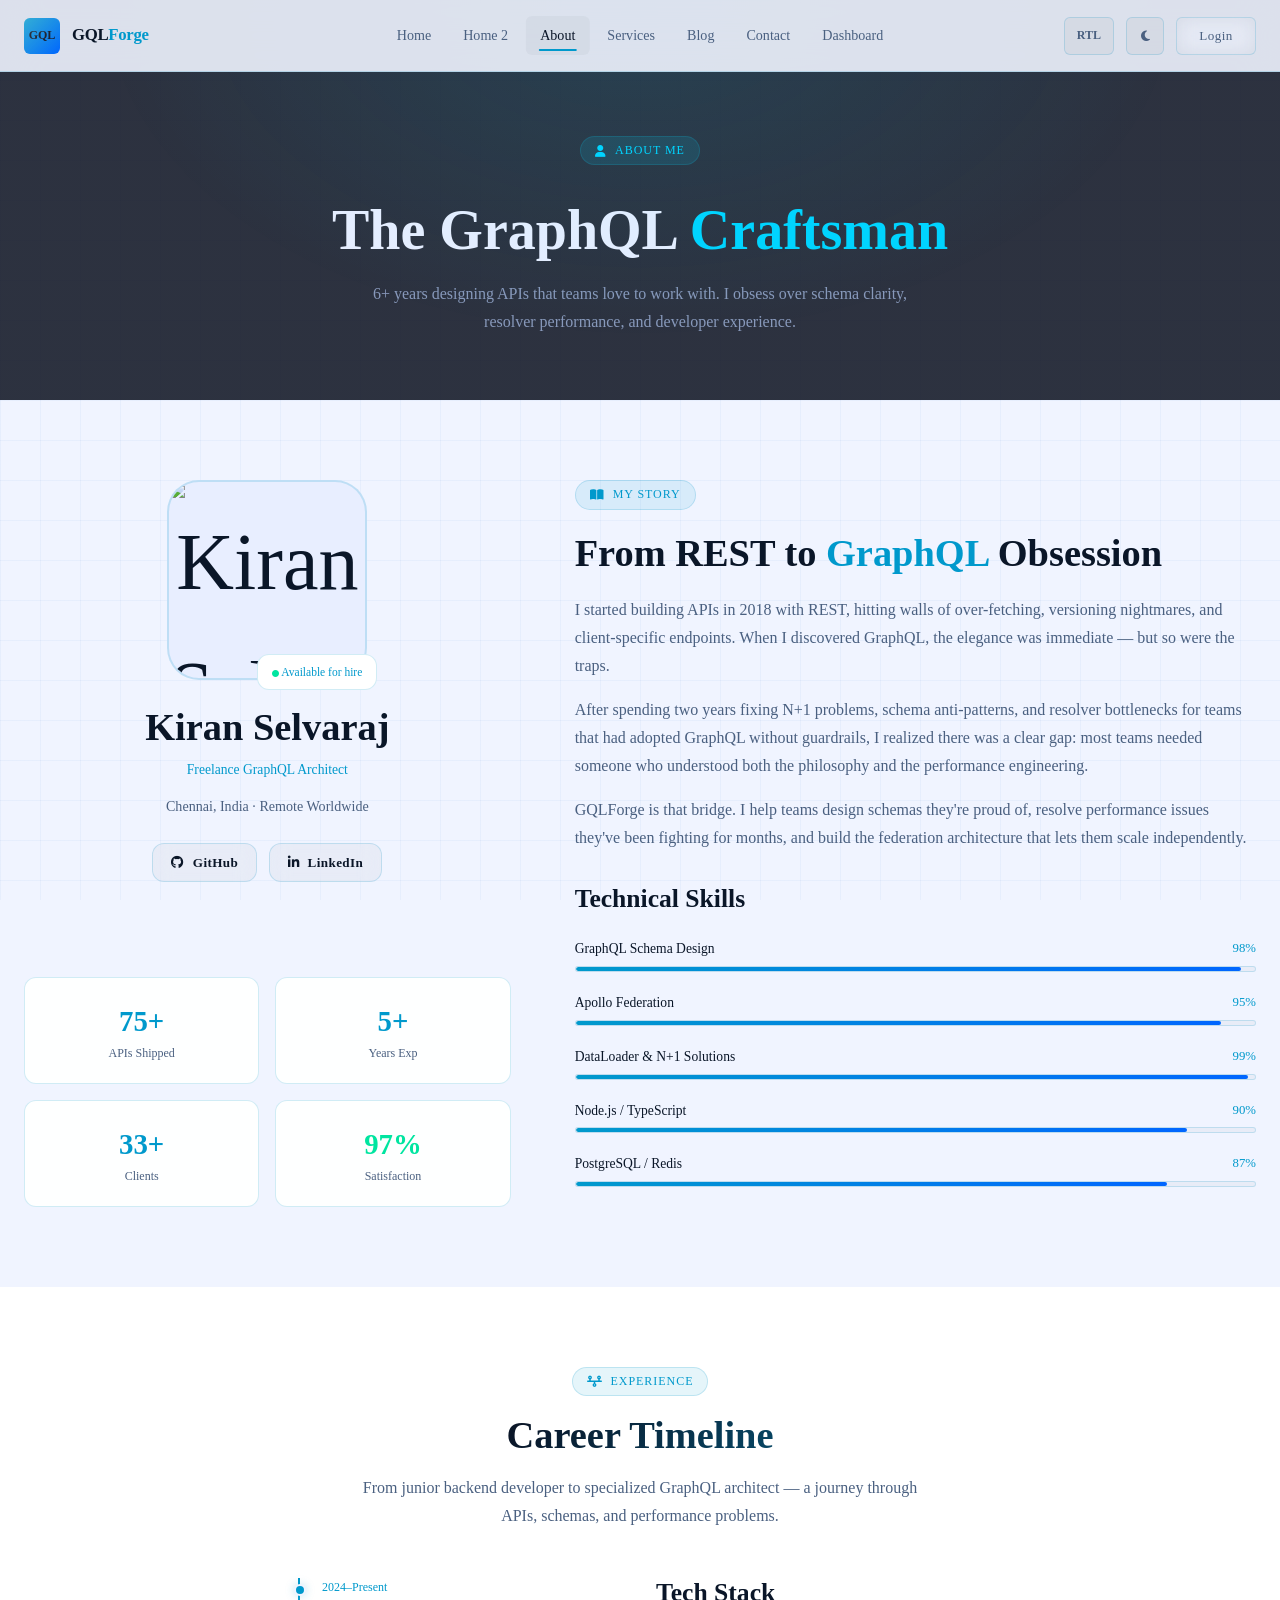
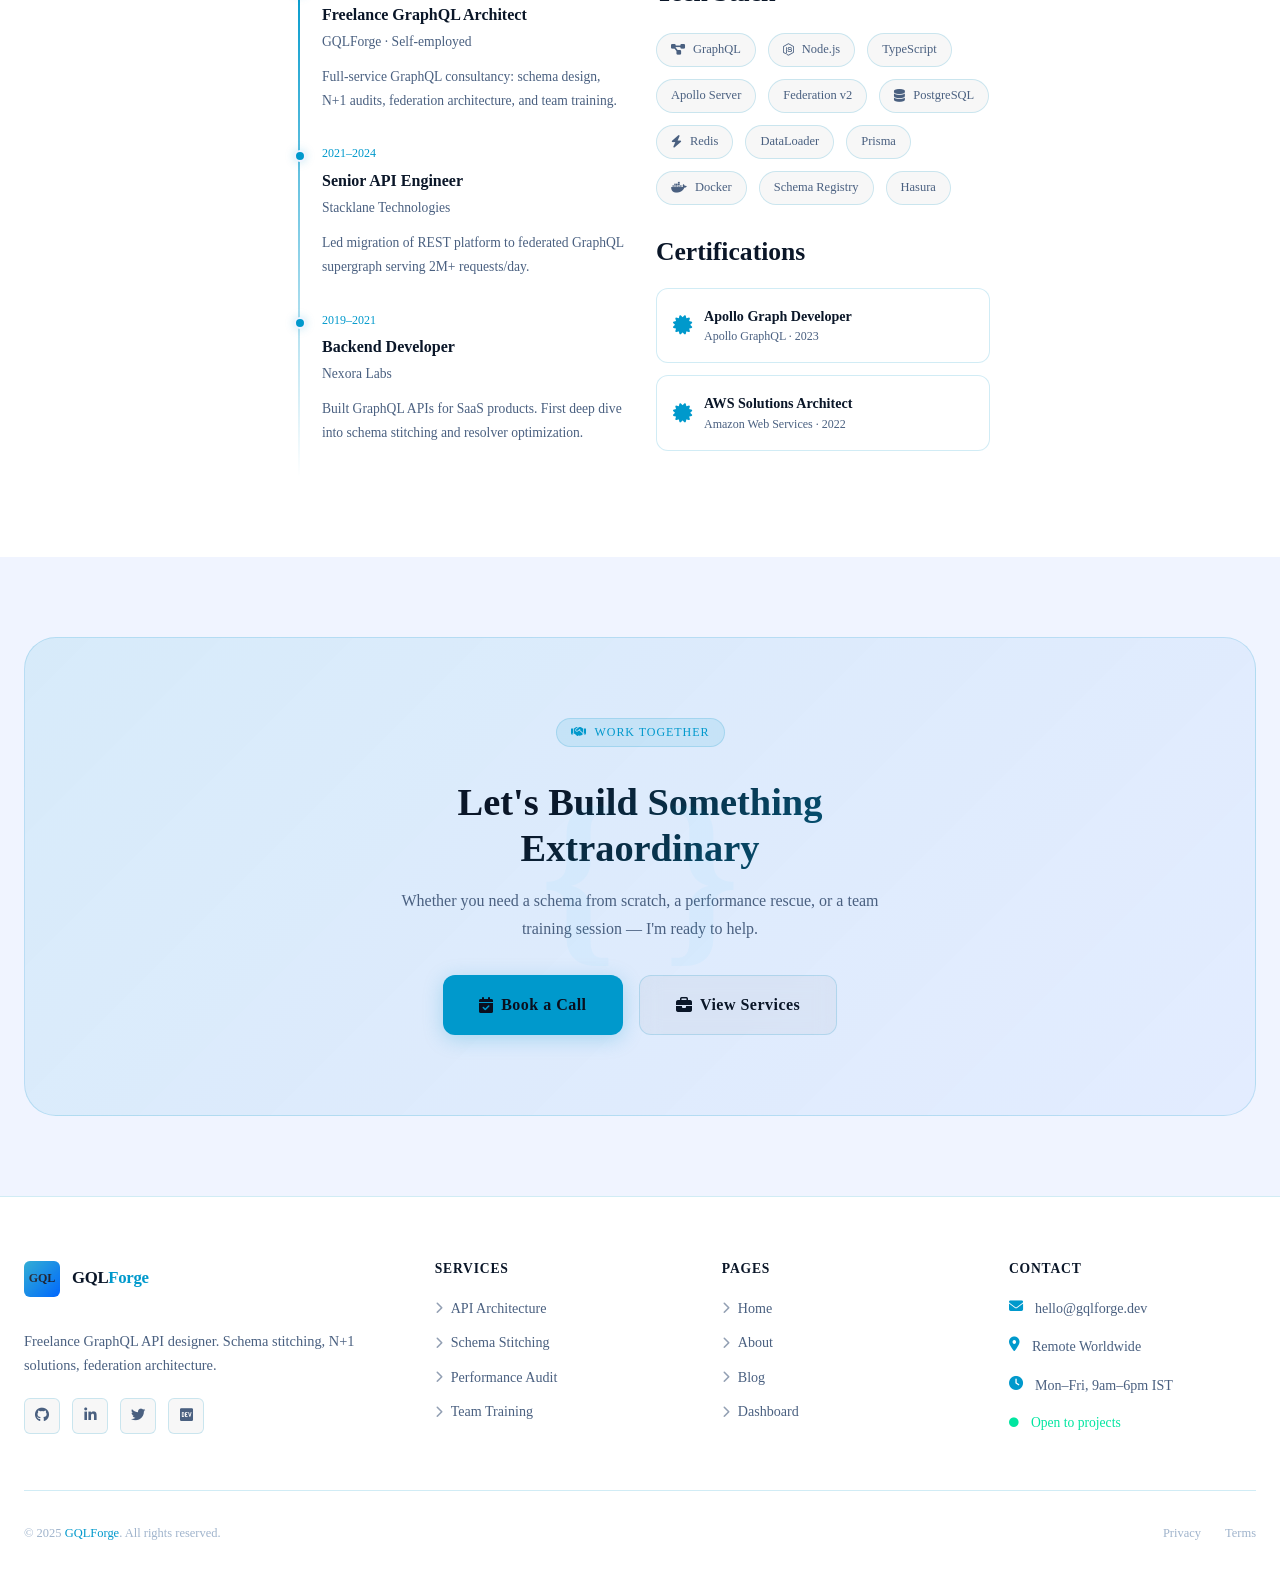
==== commit deec51fe: "U" ====
--- a/pages/about.html
+++ b/pages/about.html
@@ -1,35 +1,151 @@
 <!DOCTYPE html>
 <html lang="en" data-theme="dark" dir="ltr">
+
 <head>
   <meta charset="UTF-8">
   <meta name="viewport" content="width=device-width, initial-scale=1.0">
-  <meta name="description" content="About GQLForge - Freelance GraphQL API Designer. Learn about my story, expertise, and approach.">
+  <meta name="description"
+    content="About GQLForge - Freelance GraphQL API Designer. Learn about my story, expertise, and approach.">
   <title>About — GQLForge</title>
-  <link rel="preconnect" href="https://fonts.googleapis.com">
-  <link href="https://fonts.googleapis.com/css2?family=Space+Mono:ital,wght@0,400;0,700;1,400&family=Syne:wght@400;600;700;800&family=DM+Sans:ital,opsz,wght@0,9..40,300;0,9..40,400;0,9..40,500;1,9..40,300&display=swap" rel="stylesheet">
   <link rel="stylesheet" href="https://cdnjs.cloudflare.com/ajax/libs/font-awesome/6.5.0/css/all.min.css">
   <link rel="stylesheet" href="../assets/css/style.css">
   <link rel="stylesheet" href="../assets/css/dark-mode.css">
   <link rel="stylesheet" href="../assets/css/rtl.css">
   <style>
-    .skill-bar-wrap { margin-bottom: var(--space-5); }
-    .skill-bar-label { display: flex; justify-content: space-between; font-size: 0.85rem; margin-bottom: 6px; }
-    .skill-bar-label span:first-child { color: var(--clr-text); font-weight: 500; }
-    .skill-bar-label span:last-child { font-family: var(--font-mono); color: var(--clr-primary); font-size: 0.8rem; }
-    .skill-bar-track { height: 6px; background: var(--clr-glass); border-radius: 100px; overflow: hidden; border: 1px solid var(--clr-border); }
-    .skill-bar-fill { height: 100%; border-radius: 100px; background: linear-gradient(90deg, var(--clr-primary), #0066FF); transition: width 1.2s cubic-bezier(0.4,0,0.2,1); width: 0; }
-    .timeline { position: relative; padding-left: 32px; }
-    .timeline::before { content: ''; position: absolute; left: 8px; top: 0; bottom: 0; width: 2px; background: linear-gradient(180deg, var(--clr-primary), transparent); }
-    .timeline-item { position: relative; margin-bottom: var(--space-8); }
-    .timeline-item::before { content: ''; position: absolute; left: -28px; top: 6px; width: 12px; height: 12px; border-radius: 50%; background: var(--clr-primary); border: 2px solid var(--clr-bg); box-shadow: 0 0 10px var(--clr-primary-glow); }
-    .timeline-year { font-family: var(--font-mono); font-size: 0.75rem; color: var(--clr-primary); margin-bottom: 4px; }
-    .timeline-title { font-size: 1rem; font-weight: 700; margin-bottom: 4px; }
-    .timeline-co { font-size: 0.85rem; color: var(--clr-text-muted); margin-bottom: var(--space-3); }
-    .avatar-wrap { position: relative; width: 200px; height: 200px; margin: 0 auto; }
-    .avatar-img { width: 200px; height: 200px; border-radius: var(--radius-xl); background: linear-gradient(135deg, var(--clr-primary-dim), rgba(0,102,255,0.2)); border: 2px solid var(--clr-border); display: flex; align-items: center; justify-content: center; font-size: 5rem; }
-    .avatar-badge { position: absolute; bottom: -10px; right: -10px; background: var(--clr-surface); border: 1px solid var(--clr-border); border-radius: var(--radius-md); padding: 8px 14px; font-family: var(--font-mono); font-size: 0.72rem; color: var(--clr-primary); white-space: nowrap; }
+    .skill-bar-wrap {
+      margin-bottom: var(--space-5);
+    }
+
+    .skill-bar-label {
+      display: flex;
+      justify-content: space-between;
+      font-size: 0.85rem;
+      margin-bottom: 6px;
+    }
+
+    .skill-bar-label span:first-child {
+      color: var(--clr-text);
+      font-weight: 500;
+    }
+
+    .skill-bar-label span:last-child {
+      font-family: var(--font-mono);
+      color: var(--clr-primary);
+      font-size: 0.8rem;
+    }
+
+    .skill-bar-track {
+      height: 6px;
+      background: var(--clr-glass);
+      border-radius: 100px;
+      overflow: hidden;
+      border: 1px solid var(--clr-border);
+    }
+
+    .skill-bar-fill {
+      height: 100%;
+      border-radius: 100px;
+      background: linear-gradient(90deg, var(--clr-primary), #0066FF);
+      transition: width 1.2s cubic-bezier(0.4, 0, 0.2, 1);
+      width: 0;
+    }
+
+    .timeline {
+      position: relative;
+      padding-left: 32px;
+    }
+
+    .timeline::before {
+      content: '';
+      position: absolute;
+      left: 8px;
+      top: 0;
+      bottom: 0;
+      width: 2px;
+      background: linear-gradient(180deg, var(--clr-primary), transparent);
+    }
+
+    .timeline-item {
+      position: relative;
+      margin-bottom: var(--space-8);
+    }
+
+    .timeline-item::before {
+      content: '';
+      position: absolute;
+      left: -28px;
+      top: 6px;
+      width: 12px;
+      height: 12px;
+      border-radius: 50%;
+      background: var(--clr-primary);
+      border: 2px solid var(--clr-bg);
+      box-shadow: 0 0 10px var(--clr-primary-glow);
+    }
+
+    .timeline-year {
+      font-family: var(--font-mono);
+      font-size: 0.75rem;
+      color: var(--clr-primary);
+      margin-bottom: 4px;
+    }
+
+    .timeline-title {
+      font-size: 1rem;
+      font-weight: 700;
+      margin-bottom: 4px;
+    }
+
+    .timeline-co {
+      font-size: 0.85rem;
+      color: var(--clr-text-muted);
+      margin-bottom: var(--space-3);
+    }
+
+    .avatar-wrap {
+      position: relative;
+      width: 200px;
+      height: 200px;
+      margin: 0 auto;
+    }
+
+    .avatar-img {
+      width: 200px;
+      height: 200px;
+      border-radius: var(--radius-xl);
+      background: linear-gradient(135deg, var(--clr-primary-dim), rgba(0, 102, 255, 0.2));
+      border: 2px solid var(--clr-border);
+      display: flex;
+      align-items: center;
+      justify-content: center;
+      font-size: 5rem;
+    }
+
+    .avatar-badge {
+      position: absolute;
+      bottom: -10px;
+      right: -10px;
+      background: var(--clr-surface);
+      border: 1px solid var(--clr-border);
+      border-radius: var(--radius-md);
+      padding: 8px 14px;
+      font-family: var(--font-mono);
+      font-size: 0.72rem;
+      color: var(--clr-primary);
+      white-space: nowrap;
+      z-index: 2;
+    }
+
+    @media (max-width: 991px) {
+      .story-grid { grid-template-columns: 1fr !important; gap: var(--space-10) !important; }
+      .stats-grid { grid-template-columns: repeat(2, 1fr) !important; }
+    }
+    @media (max-width: 480px) {
+      .stats-grid { grid-template-columns: 1fr !important; }
+    }
   </style>
 </head>
+
 <body>
   <header class="header">
     <div class="header__inner">
@@ -44,13 +160,15 @@
         <a href="services.html" class="nav__link">Services</a>
         <a href="blog.html" class="nav__link">Blog</a>
         <a href="contact.html" class="nav__link">Contact</a>
-        <a href="dashboard.html" class="nav__link nav__dashboard"><i class="fas fa-gauge-high" style="font-size:0.8rem;"></i> Dashboard</a>
+        <a href="dashboard.html" class="nav__link nav__dashboard">Dashboard</a>
       </nav>
       <div class="header__actions">
-        <button class="header__action-btn" data-rtl-toggle aria-label="Toggle RTL"><i class="fas fa-language"></i></button>
-        <button class="header__action-btn" data-theme-toggle aria-label="Toggle theme"><i class="fas fa-sun"></i></button>
+        <button class="header__action-btn" data-rtl-toggle aria-label="Toggle RTL">RTL</button>
+        <button class="header__action-btn" data-theme-toggle aria-label="Toggle theme"><i
+            class="fas fa-sun"></i></button>
         <a href="login.html" class="btn btn--outline btn--sm">Login</a>
-        <button class="hamburger" aria-label="Toggle menu" aria-expanded="false"><span></span><span></span><span></span></button>
+        <button class="hamburger" aria-label="Toggle menu"
+          aria-expanded="false"><span></span><span></span><span></span></button>
       </div>
     </div>
   </header>
@@ -62,11 +180,15 @@
       <a href="services.html" class="mobile-menu__link"><i class="fas fa-code"></i> Services</a>
       <a href="blog.html" class="mobile-menu__link"><i class="fas fa-blog"></i> Blog</a>
       <a href="contact.html" class="mobile-menu__link"><i class="fas fa-envelope"></i> Contact</a>
-      <a href="dashboard.html" class="mobile-menu__link" style="color:var(--clr-primary)"><i class="fas fa-gauge-high"></i> Dashboard</a>
+      <a href="dashboard.html" class="mobile-menu__link"><i class="fas fa-gauge-high"></i> Dashboard</a>
     </nav>
     <div class="mobile-menu__actions">
+      <div class="mobile-menu__utils">
+        <button class="header__action-btn" data-rtl-toggle aria-label="Toggle RTL">RTL</button>
+        <button class="header__action-btn" data-theme-toggle aria-label="Toggle theme"><i
+            class="fas fa-sun"></i></button>
+      </div>
       <a href="login.html" class="btn btn--outline">Login</a>
-      <a href="register.html" class="btn btn--primary">Get Started</a>
     </div>
   </div>
 
@@ -75,77 +197,114 @@
     <section class="page-hero">
       <div class="page-hero__bg"></div>
       <div class="container">
-        <div class="breadcrumb"><a href="../index.html">Home</a><span class="breadcrumb__sep">/</span><span class="breadcrumb__current">About</span></div>
         <div class="section__tag" style="display:inline-flex;"><i class="fas fa-user"></i> About Me</div>
-        <h1 style="margin: var(--space-4) 0; font-size: clamp(2rem,5vw,3.5rem);">The GraphQL <span class="text-primary">Craftsman</span></h1>
-        <p style="max-width:560px; margin:0 auto; color:var(--clr-text-muted);">6+ years designing APIs that teams love to work with. I obsess over schema clarity, resolver performance, and developer experience.</p>
+        <h1 style="margin: var(--space-4) 0; font-size: clamp(2rem,5vw,3.5rem);">The GraphQL <span
+            class="text-primary">Craftsman</span></h1>
+        <p style="max-width:560px; margin:0 auto; color:var(--clr-text-muted);">6+ years designing APIs that teams love
+          to work with. I obsess over schema clarity, resolver performance, and developer experience.</p>
       </div>
     </section>
 
     <!-- SECTION 1: STORY & SKILLS -->
     <section class="section">
       <div class="container">
-        <div style="display:grid; grid-template-columns:1fr 1.4fr; gap:var(--space-16); align-items:start;">
-          <div class="reveal" style="text-align:center;">
+        <div class="story-grid" style="display:grid; grid-template-columns:1fr 1.4fr; gap:var(--space-16); align-items:stretch;">
+          <div class="reveal" style="text-align:center; display: flex; flex-direction: column;">
             <div class="avatar-wrap">
-              <div class="avatar-img">🧑💻</div>
-              <div class="avatar-badge"><i class="fas fa-circle" style="color:var(--clr-success);font-size:7px;"></i> Available for hire</div>
+              <div class="avatar-img" style="background: var(--clr-surface2); overflow: hidden;">
+                <img src="https://media.istockphoto.com/id/2099403180/photo/laughing-yougn-businesswoman-standing-with-her-arms-crossed-against-an-office-wall.jpg?s=612x612&w=0&k=20&c=kn6TM5y-26ohkuoAU9FiWn4pYoyVPS7xfWLVyBGj_TA=" alt="Kiran Selvaraj" style="width: 100%; height: 100%; object-fit: cover;">
+              </div>
+              <div class="avatar-badge"><i class="fas fa-circle" style="color:var(--clr-success);font-size:7px;"></i>
+                Available for hire</div>
             </div>
             <h2 style="margin: var(--space-6) 0 var(--space-2);">Kiran Selvaraj</h2>
-            <p style="color:var(--clr-primary); font-family:var(--font-mono); font-size:0.85rem;">Freelance GraphQL Architect</p>
-            <p style="color:var(--clr-text-muted); font-size:0.88rem; margin-top:var(--space-3);">Chennai, India · Remote Worldwide</p>
+            <p style="color:var(--clr-primary); font-family:var(--font-mono); font-size:0.85rem;">Freelance GraphQL
+              Architect</p>
+            <p style="color:var(--clr-text-muted); font-size:0.88rem; margin-top:var(--space-3);">Chennai, India ·
+              Remote Worldwide</p>
             <div style="display:flex; gap:var(--space-3); justify-content:center; margin-top:var(--space-6);">
               <a href="#" class="btn btn--outline btn--sm"><i class="fab fa-github"></i> GitHub</a>
               <a href="#" class="btn btn--outline btn--sm"><i class="fab fa-linkedin-in"></i> LinkedIn</a>
             </div>
-            <div style="margin-top:var(--space-8); display:grid; grid-template-columns:1fr 1fr; gap:var(--space-4);">
-              <div style="background:var(--clr-card); border:1px solid var(--clr-border); border-radius:var(--radius-md); padding:var(--space-5); text-align:center;">
-                <div style="font-family:var(--font-display); font-size:1.8rem; font-weight:800; color:var(--clr-primary)" data-counter data-target="80" data-suffix="+">0+</div>
+            <div class="stats-grid" style="margin-top:auto; padding-top: var(--space-8); display:grid; grid-template-columns:1fr 1fr; gap:var(--space-4);">
+              <div
+                style="background:var(--clr-card); border:1px solid var(--clr-border); border-radius:var(--radius-md); padding:var(--space-5); text-align:center;">
+                <div
+                  style="font-family:var(--font-display); font-size:1.8rem; font-weight:800; color:var(--clr-primary)"
+                  data-counter data-target="80" data-suffix="+">0+</div>
                 <div style="font-size:0.75rem; color:var(--clr-text-muted);">APIs Shipped</div>
               </div>
-              <div style="background:var(--clr-card); border:1px solid var(--clr-border); border-radius:var(--radius-md); padding:var(--space-5); text-align:center;">
-                <div style="font-family:var(--font-display); font-size:1.8rem; font-weight:800; color:var(--clr-primary)" data-counter data-target="6" data-suffix="+">0+</div>
+              <div
+                style="background:var(--clr-card); border:1px solid var(--clr-border); border-radius:var(--radius-md); padding:var(--space-5); text-align:center;">
+                <div
+                  style="font-family:var(--font-display); font-size:1.8rem; font-weight:800; color:var(--clr-primary)"
+                  data-counter data-target="6" data-suffix="+">0+</div>
                 <div style="font-size:0.75rem; color:var(--clr-text-muted);">Years Exp</div>
               </div>
-              <div style="background:var(--clr-card); border:1px solid var(--clr-border); border-radius:var(--radius-md); padding:var(--space-5); text-align:center;">
-                <div style="font-family:var(--font-display); font-size:1.8rem; font-weight:800; color:var(--clr-primary)" data-counter data-target="35" data-suffix="+">0+</div>
+              <div
+                style="background:var(--clr-card); border:1px solid var(--clr-border); border-radius:var(--radius-md); padding:var(--space-5); text-align:center;">
+                <div
+                  style="font-family:var(--font-display); font-size:1.8rem; font-weight:800; color:var(--clr-primary)"
+                  data-counter data-target="35" data-suffix="+">0+</div>
                 <div style="font-size:0.75rem; color:var(--clr-text-muted);">Clients</div>
               </div>
-              <div style="background:var(--clr-card); border:1px solid var(--clr-border); border-radius:var(--radius-md); padding:var(--space-5); text-align:center;">
-                <div style="font-family:var(--font-display); font-size:1.8rem; font-weight:800; color:var(--clr-success)">97%</div>
+              <div
+                style="background:var(--clr-card); border:1px solid var(--clr-border); border-radius:var(--radius-md); padding:var(--space-5); text-align:center;">
+                <div
+                  style="font-family:var(--font-display); font-size:1.8rem; font-weight:800; color:var(--clr-success)">
+                  97%</div>
                 <div style="font-size:0.75rem; color:var(--clr-text-muted);">Satisfaction</div>
               </div>
             </div>
           </div>
 
           <div class="reveal">
-            <div class="section__tag" style="display:inline-flex; margin-bottom:var(--space-5);"><i class="fas fa-book-open"></i> My Story</div>
-            <h2 style="margin-bottom:var(--space-5);">From REST to <span class="text-primary">GraphQL</span> Obsession</h2>
-            <p style="margin-bottom:var(--space-4);">I started building APIs in 2018 with REST, hitting walls of over-fetching, versioning nightmares, and client-specific endpoints. When I discovered GraphQL, the elegance was immediate — but so were the traps.</p>
-            <p style="margin-bottom:var(--space-4);">After spending two years fixing N+1 problems, schema anti-patterns, and resolver bottlenecks for teams that had adopted GraphQL without guardrails, I realized there was a clear gap: most teams needed someone who understood both the philosophy and the performance engineering.</p>
-            <p style="margin-bottom:var(--space-8);">GQLForge is that bridge. I help teams design schemas they're proud of, resolve performance issues they've been fighting for months, and build the federation architecture that lets them scale independently.</p>
+            <div class="section__tag" style="display:inline-flex; margin-bottom:var(--space-5);"><i
+                class="fas fa-book-open"></i> My Story</div>
+            <h2 style="margin-bottom:var(--space-5);">From REST to <span class="text-primary">GraphQL</span> Obsession
+            </h2>
+            <p style="margin-bottom:var(--space-4);">I started building APIs in 2018 with REST, hitting walls of
+              over-fetching, versioning nightmares, and client-specific endpoints. When I discovered GraphQL, the
+              elegance was immediate — but so were the traps.</p>
+            <p style="margin-bottom:var(--space-4);">After spending two years fixing N+1 problems, schema anti-patterns,
+              and resolver bottlenecks for teams that had adopted GraphQL without guardrails, I realized there was a
+              clear gap: most teams needed someone who understood both the philosophy and the performance engineering.
+            </p>
+            <p style="margin-bottom:var(--space-8);">GQLForge is that bridge. I help teams design schemas they're proud
+              of, resolve performance issues they've been fighting for months, and build the federation architecture
+              that lets them scale independently.</p>
 
             <h3 style="margin-bottom:var(--space-6);">Technical Skills</h3>
             <div id="skillBars">
               <div class="skill-bar-wrap">
                 <div class="skill-bar-label"><span>GraphQL Schema Design</span><span>98%</span></div>
-                <div class="skill-bar-track"><div class="skill-bar-fill" data-width="98"></div></div>
+                <div class="skill-bar-track">
+                  <div class="skill-bar-fill" data-width="98"></div>
+                </div>
               </div>
               <div class="skill-bar-wrap">
                 <div class="skill-bar-label"><span>Apollo Federation</span><span>95%</span></div>
-                <div class="skill-bar-track"><div class="skill-bar-fill" data-width="95"></div></div>
+                <div class="skill-bar-track">
+                  <div class="skill-bar-fill" data-width="95"></div>
+                </div>
               </div>
               <div class="skill-bar-wrap">
                 <div class="skill-bar-label"><span>DataLoader & N+1 Solutions</span><span>99%</span></div>
-                <div class="skill-bar-track"><div class="skill-bar-fill" data-width="99"></div></div>
+                <div class="skill-bar-track">
+                  <div class="skill-bar-fill" data-width="99"></div>
+                </div>
               </div>
               <div class="skill-bar-wrap">
                 <div class="skill-bar-label"><span>Node.js / TypeScript</span><span>90%</span></div>
-                <div class="skill-bar-track"><div class="skill-bar-fill" data-width="90"></div></div>
+                <div class="skill-bar-track">
+                  <div class="skill-bar-fill" data-width="90"></div>
+                </div>
               </div>
               <div class="skill-bar-wrap">
                 <div class="skill-bar-label"><span>PostgreSQL / Redis</span><span>87%</span></div>
-                <div class="skill-bar-track"><div class="skill-bar-fill" data-width="87"></div></div>
+                <div class="skill-bar-track">
+                  <div class="skill-bar-fill" data-width="87"></div>
+                </div>
               </div>
             </div>
           </div>
@@ -159,7 +318,8 @@
         <div class="section__header">
           <div class="section__tag"><i class="fas fa-timeline"></i> Experience</div>
           <h2 class="section__title">Career Timeline</h2>
-          <p class="section__subtitle">From junior backend developer to specialized GraphQL architect — a journey through APIs, schemas, and performance problems.</p>
+          <p class="section__subtitle">From junior backend developer to specialized GraphQL architect — a journey
+            through APIs, schemas, and performance problems.</p>
         </div>
         <div style="max-width:700px; margin:0 auto; display:grid; grid-template-columns:1fr 1fr; gap:var(--space-8);">
           <div class="timeline reveal">
@@ -167,19 +327,22 @@
               <div class="timeline-year">2024–Present</div>
               <div class="timeline-title">Freelance GraphQL Architect</div>
               <div class="timeline-co">GQLForge · Self-employed</div>
-              <p style="font-size:0.85rem;">Full-service GraphQL consultancy: schema design, N+1 audits, federation architecture, and team training.</p>
+              <p style="font-size:0.85rem;">Full-service GraphQL consultancy: schema design, N+1 audits, federation
+                architecture, and team training.</p>
             </div>
             <div class="timeline-item">
               <div class="timeline-year">2021–2024</div>
               <div class="timeline-title">Senior API Engineer</div>
               <div class="timeline-co">Stacklane Technologies</div>
-              <p style="font-size:0.85rem;">Led migration of REST platform to federated GraphQL supergraph serving 2M+ requests/day.</p>
+              <p style="font-size:0.85rem;">Led migration of REST platform to federated GraphQL supergraph serving 2M+
+                requests/day.</p>
             </div>
             <div class="timeline-item">
               <div class="timeline-year">2019–2021</div>
               <div class="timeline-title">Backend Developer</div>
               <div class="timeline-co">Nexora Labs</div>
-              <p style="font-size:0.85rem;">Built GraphQL APIs for SaaS products. First deep dive into schema stitching and resolver optimization.</p>
+              <p style="font-size:0.85rem;">Built GraphQL APIs for SaaS products. First deep dive into schema stitching
+                and resolver optimization.</p>
             </div>
           </div>
           <div class="reveal animate-delay-1">
@@ -201,14 +364,16 @@
 
             <h3 style="margin: var(--space-8) 0 var(--space-5);">Certifications</h3>
             <div style="display:flex; flex-direction:column; gap:var(--space-3);">
-              <div style="display:flex; align-items:center; gap:var(--space-3); padding:var(--space-4); background:var(--clr-card); border:1px solid var(--clr-border); border-radius:var(--radius-md);">
+              <div
+                style="display:flex; align-items:center; gap:var(--space-3); padding:var(--space-4); background:var(--clr-card); border:1px solid var(--clr-border); border-radius:var(--radius-md);">
                 <i class="fas fa-certificate" style="color:var(--clr-primary); font-size:1.2rem;"></i>
                 <div>
                   <div style="font-size:0.88rem; font-weight:600;">Apollo Graph Developer</div>
                   <div style="font-size:0.75rem; color:var(--clr-text-muted);">Apollo GraphQL · 2023</div>
                 </div>
               </div>
-              <div style="display:flex; align-items:center; gap:var(--space-3); padding:var(--space-4); background:var(--clr-card); border:1px solid var(--clr-border); border-radius:var(--radius-md);">
+              <div
+                style="display:flex; align-items:center; gap:var(--space-3); padding:var(--space-4); background:var(--clr-card); border:1px solid var(--clr-border); border-radius:var(--radius-md);">
                 <i class="fas fa-certificate" style="color:var(--clr-primary); font-size:1.2rem;"></i>
                 <div>
                   <div style="font-size:0.88rem; font-weight:600;">AWS Solutions Architect</div>
@@ -226,10 +391,13 @@
       <div class="container">
         <div class="cta-section reveal">
           <div class="section__tag" style="display:inline-flex;"><i class="fas fa-handshake"></i> Work Together</div>
-          <h2 class="section__title" style="margin-top:var(--space-4);">Let's Build Something<br><span class="text-primary">Extraordinary</span></h2>
-          <p style="max-width:480px; margin:var(--space-4) auto var(--space-8); color:var(--clr-text-muted);">Whether you need a schema from scratch, a performance rescue, or a team training session — I'm ready to help.</p>
+          <h2 class="section__title" style="margin-top:var(--space-4);">Let's Build Something<br><span
+              class="text-primary">Extraordinary</span></h2>
+          <p style="max-width:480px; margin:var(--space-4) auto var(--space-8); color:var(--clr-text-muted);">Whether
+            you need a schema from scratch, a performance rescue, or a team training session — I'm ready to help.</p>
           <div style="display:flex; flex-wrap:wrap; gap:var(--space-4); justify-content:center;">
-            <a href="contact.html" class="btn btn--primary btn--lg"><i class="fas fa-calendar-check"></i> Book a Call</a>
+            <a href="contact.html" class="btn btn--primary btn--lg"><i class="fas fa-calendar-check"></i> Book a
+              Call</a>
             <a href="services.html" class="btn btn--outline btn--lg"><i class="fas fa-briefcase"></i> View Services</a>
           </div>
         </div>
@@ -245,7 +413,8 @@
             <div class="brand-logo">GQL</div>
             <span class="brand-name">GQL<span>Forge</span></span>
           </a>
-          <p class="footer__brand-desc">Freelance GraphQL API designer. Schema stitching, N+1 solutions, federation architecture.</p>
+          <p class="footer__brand-desc">Freelance GraphQL API designer. Schema stitching, N+1 solutions, federation
+            architecture.</p>
           <div class="footer__social">
             <a href="#" class="footer__social-link" aria-label="GitHub"><i class="fab fa-github"></i></a>
             <a href="#" class="footer__social-link" aria-label="LinkedIn"><i class="fab fa-linkedin-in"></i></a>
@@ -256,9 +425,12 @@
         <div>
           <h3 class="footer__col-title">Services</h3>
           <ul class="footer__links">
-            <li><a href="services.html" class="footer__link"><i class="fas fa-chevron-right"></i> API Architecture</a></li>
-            <li><a href="services.html" class="footer__link"><i class="fas fa-chevron-right"></i> Schema Stitching</a></li>
-            <li><a href="services.html" class="footer__link"><i class="fas fa-chevron-right"></i> Performance Audit</a></li>
+            <li><a href="services.html" class="footer__link"><i class="fas fa-chevron-right"></i> API Architecture</a>
+            </li>
+            <li><a href="services.html" class="footer__link"><i class="fas fa-chevron-right"></i> Schema Stitching</a>
+            </li>
+            <li><a href="services.html" class="footer__link"><i class="fas fa-chevron-right"></i> Performance Audit</a>
+            </li>
             <li><a href="services.html" class="footer__link"><i class="fas fa-chevron-right"></i> Team Training</a></li>
           </ul>
         </div>
@@ -276,7 +448,9 @@
           <div class="footer__contact-item"><i class="fas fa-envelope"></i><span>hello@gqlforge.dev</span></div>
           <div class="footer__contact-item"><i class="fas fa-location-dot"></i><span>Remote Worldwide</span></div>
           <div class="footer__contact-item"><i class="fas fa-clock"></i><span>Mon–Fri, 9am–6pm IST</span></div>
-          <div class="footer__contact-item"><i class="fas fa-circle" style="color:var(--clr-success);font-size:0.6rem;margin-top:6px;"></i><span style="color:var(--clr-success);font-size:0.85rem;">Open to projects</span></div>
+          <div class="footer__contact-item"><i class="fas fa-circle"
+              style="color:var(--clr-success);font-size:0.6rem;margin-top:6px;"></i><span
+              style="color:var(--clr-success);font-size:0.85rem;">Open to projects</span></div>
         </div>
       </div>
       <div class="footer__bottom">
@@ -306,4 +480,5 @@
     if (skillSection) observer.observe(skillSection);
   </script>
 </body>
-</html>
+
+</html>
--- a/assets/css/style.css
+++ b/assets/css/style.css
@@ -3,7 +3,7 @@
    Color Palette: #0A0F1E (Deep Navy), #00D4FF (Cyan), #F0F4FF (Frost)
    ========================================= */
 
-@import url('https://fonts.googleapis.com/css2?family=Space+Mono:ital,wght@0,400;0,700;1,400&family=Syne:wght@400;600;700;800&family=DM+Sans:ital,opsz,wght@0,9..40,300;0,9..40,400;0,9..40,500;1,9..40,300&display=swap');
+/* Font: Times New Roman */
 
 /* ---- CSS Variables ---- */
 :root {
@@ -19,14 +19,14 @@
   --clr-text-muted: #8899BB;
   --clr-text-faint: #445566;
   --clr-card: rgba(17, 24, 39, 0.85);
-  --clr-glass: rgba(255,255,255,0.04);
+  --clr-glass: rgba(255, 255, 255, 0.04);
   --clr-error: #FF4D6D;
   --clr-success: #00E5A0;
   --clr-warning: #FFB800;
 
-  --font-display: 'Syne', sans-serif;
-  --font-mono: 'Space Mono', monospace;
-  --font-body: 'DM Sans', sans-serif;
+  --font-display: 'Times New Roman', Times, serif;
+  --font-mono: 'Times New Roman', Times, serif;
+  --font-body: 'Times New Roman', Times, serif;
 
   --radius-sm: 6px;
   --radius-md: 12px;
@@ -34,8 +34,8 @@
   --radius-xl: 32px;
 
   --shadow-glow: 0 0 30px rgba(0, 212, 255, 0.18);
-  --shadow-card: 0 8px 32px rgba(0,0,0,0.4);
-  --shadow-elevated: 0 20px 60px rgba(0,0,0,0.5);
+  --shadow-card: 0 8px 32px rgba(0, 0, 0, 0.4);
+  --shadow-elevated: 0 20px 60px rgba(0, 0, 0, 0.5);
 
   --transition: 0.3s cubic-bezier(0.4, 0, 0.2, 1);
   --transition-bounce: 0.4s cubic-bezier(0.34, 1.56, 0.64, 1);
@@ -70,13 +70,22 @@
   --clr-text-muted: #4A6080;
   --clr-text-faint: #A0B4CC;
   --clr-card: rgba(255, 255, 255, 0.92);
-  --clr-glass: rgba(0,0,0,0.03);
+  --clr-glass: rgba(0, 0, 0, 0.03);
 }
 
 /* ---- Reset & Base ---- */
-*, *::before, *::after { box-sizing: border-box; margin: 0; padding: 0; }
-
-html { scroll-behavior: smooth; font-size: 16px; }
+*,
+*::before,
+*::after {
+  box-sizing: border-box;
+  margin: 0;
+  padding: 0;
+}
+
+html {
+  scroll-behavior: smooth;
+  font-size: 16px;
+}
 
 body {
   font-family: var(--font-body);
@@ -94,8 +103,8 @@
   position: fixed;
   inset: 0;
   background-image:
-    linear-gradient(rgba(0,212,255,0.03) 1px, transparent 1px),
-    linear-gradient(90deg, rgba(0,212,255,0.03) 1px, transparent 1px);
+    linear-gradient(rgba(0, 212, 255, 0.03) 1px, transparent 1px),
+    linear-gradient(90deg, rgba(0, 212, 255, 0.03) 1px, transparent 1px);
   background-size: 40px 40px;
   pointer-events: none;
   z-index: 0;
@@ -103,30 +112,90 @@
 
 [data-theme="light"] body::before {
   background-image:
-    linear-gradient(rgba(0,100,200,0.04) 1px, transparent 1px),
-    linear-gradient(90deg, rgba(0,100,200,0.04) 1px, transparent 1px);
-}
-
-main { position: relative; z-index: 1; }
-
-img { max-width: 100%; height: auto; display: block; }
-a { color: var(--clr-primary); text-decoration: none; transition: color var(--transition); }
-a:hover { color: var(--clr-accent); }
-ul { list-style: none; }
-button { cursor: pointer; font-family: var(--font-body); border: none; background: none; }
+    linear-gradient(rgba(0, 100, 200, 0.04) 1px, transparent 1px),
+    linear-gradient(90deg, rgba(0, 100, 200, 0.04) 1px, transparent 1px);
+}
+
+main {
+  position: relative;
+  z-index: 1;
+}
+
+img {
+  max-width: 100%;
+  height: auto;
+  display: block;
+}
+
+a {
+  color: var(--clr-primary);
+  text-decoration: none;
+  transition: color var(--transition);
+}
+
+a:hover {
+  color: var(--clr-accent);
+}
+
+ul {
+  list-style: none;
+}
+
+button {
+  cursor: pointer;
+  font-family: var(--font-body);
+  border: none;
+  background: none;
+}
 
 /* ---- Typography ---- */
-h1,h2,h3,h4,h5,h6 { font-family: var(--font-display); font-weight: 700; line-height: 1.2; }
-h1 { font-size: clamp(2.2rem, 5vw, 4rem); }
-h2 { font-size: clamp(1.7rem, 3vw, 2.8rem); }
-h3 { font-size: clamp(1.2rem, 2vw, 1.6rem); }
-h4 { font-size: 1.1rem; }
-p { color: var(--clr-text-muted); line-height: 1.75; }
-
-.mono { font-family: var(--font-mono); }
-.text-primary { color: var(--clr-primary); }
-.text-center { text-align: center; }
-.text-muted { color: var(--clr-text-muted); }
+h1,
+h2,
+h3,
+h4,
+h5,
+h6 {
+  font-family: var(--font-display);
+  font-weight: 700;
+  line-height: 1.2;
+}
+
+h1 {
+  font-size: clamp(2.2rem, 5vw, 4rem);
+}
+
+h2 {
+  font-size: clamp(1.7rem, 3vw, 2.8rem);
+}
+
+h3 {
+  font-size: clamp(1.2rem, 2vw, 1.6rem);
+}
+
+h4 {
+  font-size: 1.1rem;
+}
+
+p {
+  color: var(--clr-text-muted);
+  line-height: 1.75;
+}
+
+.mono {
+  font-family: var(--font-mono);
+}
+
+.text-primary {
+  color: var(--clr-primary);
+}
+
+.text-center {
+  text-align: center;
+}
+
+.text-muted {
+  color: var(--clr-text-muted);
+}
 
 /* ---- Layout ---- */
 .container {
@@ -196,12 +265,14 @@
   content: '';
   position: absolute;
   inset: 0;
-  background: rgba(255,255,255,0.06);
+  background: rgba(255, 255, 255, 0.06);
   opacity: 0;
   transition: opacity var(--transition);
 }
 
-.btn:hover::before { opacity: 1; }
+.btn:hover::before {
+  opacity: 1;
+}
 
 .btn--primary {
   background: var(--clr-primary);
@@ -233,11 +304,26 @@
   padding: 8px 16px;
 }
 
-.btn--ghost:hover { color: var(--clr-primary); }
-
-.btn--sm { padding: 8px 18px; font-size: 0.82rem; }
-.btn--lg { padding: 16px 36px; font-size: 1rem; }
-.btn--icon { width: 42px; height: 42px; padding: 0; border-radius: var(--radius-sm); }
+.btn--ghost:hover {
+  color: var(--clr-primary);
+}
+
+.btn--sm {
+  padding: 8px 18px;
+  font-size: 0.82rem;
+}
+
+.btn--lg {
+  padding: 16px 36px;
+  font-size: 1rem;
+}
+
+.btn--icon {
+  width: 42px;
+  height: 42px;
+  padding: 0;
+  border-radius: var(--radius-sm);
+}
 
 /* ---- Cards ---- */
 .card {
@@ -308,14 +394,30 @@
   letter-spacing: 0.05em;
 }
 
-.badge--primary { background: var(--clr-primary-dim); color: var(--clr-primary); border: 1px solid var(--clr-border); }
-.badge--success { background: rgba(0,229,160,0.12); color: var(--clr-success); }
-.badge--warning { background: rgba(255,184,0,0.12); color: var(--clr-warning); }
-.badge--error { background: rgba(255,77,109,0.12); color: var(--clr-error); }
+.badge--primary {
+  background: var(--clr-primary-dim);
+  color: var(--clr-primary);
+  border: 1px solid var(--clr-border);
+}
+
+.badge--success {
+  background: rgba(0, 229, 160, 0.12);
+  color: var(--clr-success);
+}
+
+.badge--warning {
+  background: rgba(255, 184, 0, 0.12);
+  color: var(--clr-warning);
+}
+
+.badge--error {
+  background: rgba(255, 77, 109, 0.12);
+  color: var(--clr-error);
+}
 
 /* ---- Code Block ---- */
 .code-block {
-  background: rgba(0,0,0,0.5);
+  background: rgba(0, 0, 0, 0.5);
   border: 1px solid var(--clr-border);
   border-radius: var(--radius-md);
   padding: var(--space-5);
@@ -326,11 +428,25 @@
   position: relative;
 }
 
-.code-block .kw { color: #FF79C6; }
-.code-block .type { color: #8BE9FD; }
-.code-block .str { color: #F1FA8C; }
-.code-block .cm { color: #6272A4; }
-.code-block .fn { color: #50FA7B; }
+.code-block .kw {
+  color: #FF79C6;
+}
+
+.code-block .type {
+  color: #8BE9FD;
+}
+
+.code-block .str {
+  color: #F1FA8C;
+}
+
+.code-block .cm {
+  color: #6272A4;
+}
+
+.code-block .fn {
+  color: #50FA7B;
+}
 
 /* ---- Divider ---- */
 .divider {
@@ -362,7 +478,7 @@
 }
 
 .header.scrolled {
-  box-shadow: 0 4px 30px rgba(0,0,0,0.3);
+  box-shadow: 0 4px 30px rgba(0, 0, 0, 0.3);
 }
 
 .header__inner {
@@ -401,7 +517,7 @@
   content: '';
   position: absolute;
   inset: 0;
-  background: linear-gradient(135deg, rgba(255,255,255,0.2), transparent);
+  background: linear-gradient(135deg, rgba(255, 255, 255, 0.2), transparent);
 }
 
 .brand-name {
@@ -412,7 +528,9 @@
   letter-spacing: -0.02em;
 }
 
-.brand-name span { color: var(--clr-primary); }
+.brand-name span {
+  color: var(--clr-primary);
+}
 
 /* Desktop Nav */
 .header__nav {
@@ -449,19 +567,19 @@
   transition: width var(--transition);
 }
 
-.nav__link:hover, .nav__link.active {
+.nav__link:hover,
+.nav__link.active {
   color: var(--clr-text);
   background: var(--clr-glass);
 }
 
-.nav__link:hover::after, .nav__link.active::after {
+.nav__link:hover::after,
+.nav__link.active::after {
   width: 60%;
 }
 
 .nav__dashboard {
-  color: var(--clr-primary);
-  border: 1px solid var(--clr-border);
-  background: var(--clr-primary-dim);
+  /* Matches standard navigation color */
 }
 
 /* Header Actions */
@@ -472,9 +590,11 @@
   margin-left: auto;
 }
 
-.header__action-btn {
-  width: 38px;
+.header__action-btn,
+.header__actions .btn--sm {
+  min-width: 38px;
   height: 38px;
+  padding: 0 var(--space-3);
   display: flex;
   align-items: center;
   justify-content: center;
@@ -482,14 +602,30 @@
   color: var(--clr-text-muted);
   background: var(--clr-glass);
   border: 1px solid var(--clr-border);
-  font-size: 1rem;
+  font-family: var(--font-mono);
+  font-size: 0.75rem;
+  font-weight: 700;
   transition: all var(--transition);
+}
+
+.header__actions .btn--sm {
+  font-family: var(--font-body);
+  font-size: 0.82rem;
+  font-weight: 500;
+  min-width: 80px;
 }
 
 .header__action-btn:hover {
   color: var(--clr-primary);
   border-color: var(--clr-primary);
   box-shadow: 0 0 12px var(--clr-primary-glow);
+}
+
+@media (max-width: 768px) {
+  .header__actions .header__action-btn,
+  .header__actions .btn {
+    display: none;
+  }
 }
 
 /* Hamburger */
@@ -508,7 +644,9 @@
   transition: all var(--transition);
 }
 
-.hamburger:hover { border-color: var(--clr-primary); }
+.hamburger:hover {
+  border-color: var(--clr-primary);
+}
 
 .hamburger span {
   display: block;
@@ -519,9 +657,18 @@
   transition: all var(--transition);
 }
 
-.hamburger.open span:nth-child(1) { transform: rotate(45deg) translate(4.5px, 4.5px); }
-.hamburger.open span:nth-child(2) { opacity: 0; transform: scaleX(0); }
-.hamburger.open span:nth-child(3) { transform: rotate(-45deg) translate(4.5px, -4.5px); }
+.hamburger.open span:nth-child(1) {
+  transform: rotate(45deg) translate(4.5px, 4.5px);
+}
+
+.hamburger.open span:nth-child(2) {
+  opacity: 0;
+  transform: scaleX(0);
+}
+
+.hamburger.open span:nth-child(3) {
+  transform: rotate(-45deg) translate(4.5px, -4.5px);
+}
 
 /* Mobile Menu */
 .mobile-menu {
@@ -529,57 +676,93 @@
   top: var(--header-h);
   left: 0;
   right: 0;
-  background: rgba(10,15,30,0.97);
+  background: rgba(10, 15, 30, 0.97);
   backdrop-filter: blur(20px);
   border-bottom: 1px solid var(--clr-border);
-  padding: var(--space-6);
+  padding: var(--space-8) var(--space-6);
   transform: translateY(-110%);
   transition: transform var(--transition);
   z-index: 999;
-}
-
-[data-theme="light"] .mobile-menu { background: rgba(240,244,255,0.98); }
-
-.mobile-menu.open { transform: translateY(0); }
+  text-align: center;
+}
+
+[data-theme="light"] .mobile-menu {
+  background: rgba(240, 244, 255, 0.98);
+}
+
+.mobile-menu.open {
+  transform: translateY(0);
+}
 
 .mobile-menu__nav {
   display: flex;
   flex-direction: column;
-  gap: var(--space-2);
-  margin-bottom: var(--space-6);
+  gap: var(--space-3);
+  margin-bottom: var(--space-8);
+  align-items: center;
 }
 
 .mobile-menu__link {
-  padding: 12px 16px;
+  padding: 12px 24px;
   border-radius: var(--radius-md);
   color: var(--clr-text-muted);
   font-weight: 500;
-  display: flex;
-  align-items: center;
+  display: inline-flex;
+  align-items: center;
+  justify-content: center;
   gap: var(--space-3);
   transition: all var(--transition);
   border: 1px solid transparent;
-}
-
-.mobile-menu__link:hover, .mobile-menu__link.active {
+  width: 100%;
+  max-width: 280px;
+}
+
+.mobile-menu__link:hover,
+.mobile-menu__link.active {
   color: var(--clr-primary);
   background: var(--clr-primary-dim);
   border-color: var(--clr-border);
 }
 
-.mobile-menu__link i { width: 20px; text-align: center; }
+.mobile-menu__link i {
+  width: 20px;
+  text-align: center;
+}
 
 .mobile-menu__actions {
   display: flex;
+  flex-direction: column;
+  align-items: center;
+  gap: var(--space-4);
+  padding: 0 var(--space-8);
+  width: 100%;
+}
+
+.mobile-menu__actions .btn {
+  width: 100%;
+  max-width: 280px;
+  justify-content: center;
+}
+
+.mobile-menu__utils {
+  display: flex;
   gap: var(--space-3);
-}
-
-.mobile-menu__actions .btn { flex: 1; }
+  justify-content: center;
+  margin-bottom: var(--space-4);
+}
+
+.mobile-menu__utils {
+  display: flex;
+  justify-content: center;
+  gap: var(--space-4);
+  margin-bottom: var(--space-8);
+}
 
 /* ============================================
    HERO SECTION
    ============================================ */
-.hero {
+.hero,
+.page-hero {
   padding-top: calc(var(--header-h) + var(--space-16));
   padding-bottom: var(--space-20);
   position: relative;
@@ -587,6 +770,36 @@
   min-height: 100vh;
   display: flex;
   align-items: center;
+  background-image: linear-gradient(rgba(10, 15, 30, 0.85), rgba(10, 15, 30, 0.85)), url('https://images.unsplash.com/photo-1451187580459-43490279c0fa?q=80&w=2072&auto=format&fit=crop');
+  background-size: cover;
+  background-position: center;
+  background-attachment: fixed;
+  
+  /* Force dark mode variables */
+  --clr-bg: #0A0F1E;
+  --clr-surface: #111827;
+  --clr-text: #E8EEFF;
+  --clr-text-muted: #8899BB;
+  --clr-text-faint: #445566;
+  --clr-border: rgba(0, 212, 255, 0.15);
+  --clr-primary: #00D4FF;
+  --clr-primary-dim: rgba(0, 212, 255, 0.12);
+  --clr-primary-glow: rgba(0, 212, 255, 0.35);
+  --clr-glass: rgba(255, 255, 255, 0.04);
+  
+  color: var(--clr-text);
+}
+
+.page-hero {
+  min-height: auto;
+  padding-bottom: var(--space-16);
+  display: block;
+}
+
+.hero--home2 {
+  background-image: linear-gradient(rgba(10, 15, 30, 0.85), rgba(10, 15, 30, 0.85)), url('https://images.unsplash.com/photo-1550751827-4bd374c3f58b?q=80&w=2070&auto=format&fit=crop');
+  
+  /* Inherit forced dark variables from .hero */
 }
 
 .hero__glow {
@@ -594,7 +807,7 @@
   width: 600px;
   height: 600px;
   border-radius: 50%;
-  background: radial-gradient(circle, rgba(0,212,255,0.12) 0%, transparent 70%);
+  background: radial-gradient(circle, rgba(0, 212, 255, 0.12) 0%, transparent 70%);
   top: -100px;
   right: -100px;
   pointer-events: none;
@@ -606,7 +819,7 @@
   width: 400px;
   height: 400px;
   border-radius: 50%;
-  background: radial-gradient(circle, rgba(0,102,255,0.08) 0%, transparent 70%);
+  background: radial-gradient(circle, rgba(0, 102, 255, 0.08) 0%, transparent 70%);
   bottom: -50px;
   left: -50px;
   pointer-events: none;
@@ -614,14 +827,25 @@
 }
 
 @keyframes pulseGlow {
-  0%, 100% { transform: scale(1); opacity: 1; }
-  50% { transform: scale(1.1); opacity: 0.7; }
+
+  0%,
+  100% {
+    transform: scale(1);
+    opacity: 1;
+  }
+
+  50% {
+    transform: scale(1.1);
+    opacity: 0.7;
+  }
 }
 
 .hero__content {
   position: relative;
   z-index: 2;
   max-width: 720px;
+  margin: 0 auto;
+  text-align: center;
 }
 
 .hero__tag {
@@ -647,7 +871,17 @@
   animation: blink 1.5s ease infinite;
 }
 
-@keyframes blink { 0%,100% { opacity: 1; } 50% { opacity: 0.3; } }
+@keyframes blink {
+
+  0%,
+  100% {
+    opacity: 1;
+  }
+
+  50% {
+    opacity: 0.3;
+  }
+}
 
 .hero__title {
   font-size: clamp(2.5rem, 6vw, 5rem);
@@ -677,14 +911,38 @@
   font-size: 1.05rem;
   color: var(--clr-text-muted);
   max-width: 520px;
+  margin-left: auto;
+  margin-right: auto;
   margin-bottom: var(--space-8);
   animation: fadeInUp 0.6s 0.2s ease both;
 }
 
-.hero__actions {
+.hero__actions,
+.btn-group {
   display: flex;
   flex-wrap: wrap;
   gap: var(--space-4);
+  justify-content: center;
+}
+
+.hero__actions .btn,
+.btn-group .btn {
+  flex: 1;
+  max-width: 240px;
+  min-width: 200px;
+  justify-content: center;
+}
+
+@media (max-width: 480px) {
+  .hero__actions .btn,
+  .btn-group .btn {
+    width: 100%;
+    max-width: 100%;
+    flex: none;
+  }
+}
+
+.hero__actions {
   margin-bottom: var(--space-10);
   animation: fadeInUp 0.6s 0.3s ease both;
 }
@@ -693,6 +951,7 @@
   display: flex;
   flex-wrap: wrap;
   gap: var(--space-8);
+  justify-content: center;
   animation: fadeInUp 0.6s 0.4s ease both;
 }
 
@@ -734,8 +993,15 @@
 }
 
 @keyframes floatCard {
-  0%, 100% { transform: translateY(0); }
-  50% { transform: translateY(-12px); }
+
+  0%,
+  100% {
+    transform: translateY(0);
+  }
+
+  50% {
+    transform: translateY(-12px);
+  }
 }
 
 .schema-card__header {
@@ -747,14 +1013,28 @@
   border-bottom: 1px solid var(--clr-border);
 }
 
-.schema-dots { display: flex; gap: 6px; }
+.schema-dots {
+  display: flex;
+  gap: 6px;
+}
+
 .schema-dot {
-  width: 10px; height: 10px;
+  width: 10px;
+  height: 10px;
   border-radius: 50%;
 }
-.schema-dot:nth-child(1) { background: #FF5F57; }
-.schema-dot:nth-child(2) { background: #FFBD2E; }
-.schema-dot:nth-child(3) { background: #28CA41; }
+
+.schema-dot:nth-child(1) {
+  background: #FF5F57;
+}
+
+.schema-dot:nth-child(2) {
+  background: #FFBD2E;
+}
+
+.schema-dot:nth-child(3) {
+  background: #28CA41;
+}
 
 .schema-filename {
   font-family: var(--font-mono);
@@ -773,7 +1053,9 @@
   animation: floatCard 4s ease-in-out infinite;
 }
 
-.schema-mini-card:nth-child(2) { animation-delay: -2s; }
+.schema-mini-card:nth-child(2) {
+  animation-delay: -2s;
+}
 
 /* ============================================
    FEATURES SECTION
@@ -824,7 +1106,9 @@
   transition: transform var(--transition);
 }
 
-.service-card:hover::before { transform: scaleX(1); }
+.service-card:hover::before {
+  transform: scaleX(1);
+}
 
 .service-card:hover {
   transform: translateY(-6px);
@@ -938,14 +1222,21 @@
   flex-shrink: 0;
 }
 
-.testimonial-card__name { font-weight: 600; font-size: 0.9rem; }
-.testimonial-card__role { font-size: 0.78rem; color: var(--clr-text-muted); }
+.testimonial-card__name {
+  font-weight: 600;
+  font-size: 0.9rem;
+}
+
+.testimonial-card__role {
+  font-size: 0.78rem;
+  color: var(--clr-text-muted);
+}
 
 /* ============================================
    CTA SECTION
    ============================================ */
 .cta-section {
-  background: linear-gradient(135deg, var(--clr-primary-dim), rgba(0,102,255,0.05));
+  background: linear-gradient(135deg, var(--clr-primary-dim), rgba(0, 102, 255, 0.05));
   border: 1px solid var(--clr-border);
   border-radius: var(--radius-xl);
   padding: var(--space-20);
@@ -959,11 +1250,11 @@
   position: absolute;
   font-family: var(--font-mono);
   font-size: 12rem;
-  color: rgba(0,212,255,0.04);
+  color: rgba(0, 212, 255, 0.04);
   font-weight: 700;
   top: 50%;
   left: 50%;
-  transform: translate(-50%,-50%);
+  transform: translate(-50%, -50%);
   white-space: nowrap;
   pointer-events: none;
 }
@@ -1049,7 +1340,10 @@
   transform: translateX(4px);
 }
 
-.footer__link i { font-size: 0.75rem; opacity: 0.6; }
+.footer__link i {
+  font-size: 0.75rem;
+  opacity: 0.6;
+}
 
 .footer__contact-item {
   display: flex;
@@ -1061,7 +1355,9 @@
   transition: color var(--transition);
 }
 
-.footer__contact-item:hover { color: var(--clr-primary); }
+.footer__contact-item:hover {
+  color: var(--clr-primary);
+}
 
 .footer__contact-item i {
   color: var(--clr-primary);
@@ -1085,7 +1381,9 @@
   color: var(--clr-text-faint);
 }
 
-.footer__copy span { color: var(--clr-primary); }
+.footer__copy span {
+  color: var(--clr-primary);
+}
 
 .footer__bottom-links {
   display: flex;
@@ -1098,12 +1396,16 @@
   transition: color var(--transition);
 }
 
-.footer__bottom-link:hover { color: var(--clr-primary); }
+.footer__bottom-link:hover {
+  color: var(--clr-primary);
+}
 
 /* ============================================
    PAGE WRAPPER (shift for dashboard)
    ============================================ */
-.page-wrapper { padding-top: var(--header-h); }
+.page-wrapper {
+  padding-top: var(--header-h);
+}
 
 /* ============================================
    SKELETON LOADERS
@@ -1116,33 +1418,71 @@
 }
 
 @keyframes skeleton-shimmer {
-  0% { background-position: 200% 0; }
-  100% { background-position: -200% 0; }
+  0% {
+    background-position: 200% 0;
+  }
+
+  100% {
+    background-position: -200% 0;
+  }
 }
 
 /* ============================================
    ANIMATIONS
    ============================================ */
 @keyframes fadeInUp {
-  from { opacity: 0; transform: translateY(24px); }
-  to { opacity: 1; transform: translateY(0); }
+  from {
+    opacity: 0;
+    transform: translateY(24px);
+  }
+
+  to {
+    opacity: 1;
+    transform: translateY(0);
+  }
 }
 
 @keyframes fadeIn {
-  from { opacity: 0; }
-  to { opacity: 1; }
+  from {
+    opacity: 0;
+  }
+
+  to {
+    opacity: 1;
+  }
 }
 
 @keyframes slideInRight {
-  from { opacity: 0; transform: translateX(30px); }
-  to { opacity: 1; transform: translateX(0); }
-}
-
-.animate-fadeInUp { animation: fadeInUp 0.6s ease both; }
-.animate-delay-1 { animation-delay: 0.1s; }
-.animate-delay-2 { animation-delay: 0.2s; }
-.animate-delay-3 { animation-delay: 0.3s; }
-.animate-delay-4 { animation-delay: 0.4s; }
+  from {
+    opacity: 0;
+    transform: translateX(30px);
+  }
+
+  to {
+    opacity: 1;
+    transform: translateX(0);
+  }
+}
+
+.animate-fadeInUp {
+  animation: fadeInUp 0.6s ease both;
+}
+
+.animate-delay-1 {
+  animation-delay: 0.1s;
+}
+
+.animate-delay-2 {
+  animation-delay: 0.2s;
+}
+
+.animate-delay-3 {
+  animation-delay: 0.3s;
+}
+
+.animate-delay-4 {
+  animation-delay: 0.4s;
+}
 
 /* Intersection Observer triggered */
 .reveal {
@@ -1150,6 +1490,7 @@
   transform: translateY(30px);
   transition: opacity 0.7s ease, transform 0.7s ease;
 }
+
 .reveal.visible {
   opacity: 1;
   transform: translateY(0);
@@ -1201,7 +1542,7 @@
 .form-input.error,
 .form-textarea.error {
   border-color: var(--clr-error);
-  box-shadow: 0 0 0 3px rgba(255,77,109,0.1);
+  box-shadow: 0 0 0 3px rgba(255, 77, 109, 0.1);
 }
 
 .form-error {
@@ -1213,10 +1554,20 @@
   gap: 4px;
 }
 
-.form-error.show { display: flex; }
-
-.form-textarea { resize: vertical; min-height: 120px; }
-.form-select { background-image: none; appearance: none; cursor: pointer; }
+.form-error.show {
+  display: flex;
+}
+
+.form-textarea {
+  resize: vertical;
+  min-height: 120px;
+}
+
+.form-select {
+  background-image: none;
+  appearance: none;
+  cursor: pointer;
+}
 
 /* ============================================
    PAGE HERO (inner pages)
@@ -1231,7 +1582,7 @@
 .page-hero__bg {
   position: absolute;
   inset: 0;
-  background: radial-gradient(ellipse at 50% 0%, rgba(0,212,255,0.1) 0%, transparent 60%);
+  background: radial-gradient(ellipse at 50% 0%, rgba(0, 212, 255, 0.1) 0%, transparent 60%);
   pointer-events: none;
 }
 
@@ -1246,8 +1597,13 @@
   margin-bottom: var(--space-5);
 }
 
-.breadcrumb__sep { color: var(--clr-text-faint); }
-.breadcrumb__current { color: var(--clr-primary); }
+.breadcrumb__sep {
+  color: var(--clr-text-faint);
+}
+
+.breadcrumb__current {
+  color: var(--clr-primary);
+}
 
 /* ============================================
    TABS
@@ -1277,10 +1633,17 @@
   color: #0A0F1E;
 }
 
-.tab-btn:hover:not(.active) { color: var(--clr-text); }
-
-.tab-content { display: none; }
-.tab-content.active { display: block; }
+.tab-btn:hover:not(.active) {
+  color: var(--clr-text);
+}
+
+.tab-content {
+  display: none;
+}
+
+.tab-content.active {
+  display: block;
+}
 
 /* ============================================
    PLAYGROUND (Home 2 Specific)
@@ -1294,7 +1657,7 @@
 }
 
 .playground__header {
-  background: rgba(0,0,0,0.3);
+  background: rgba(0, 0, 0, 0.3);
   padding: var(--space-4) var(--space-6);
   display: flex;
   align-items: center;
@@ -1364,8 +1727,14 @@
   z-index: 1;
 }
 
-.process-step__content { padding-top: 12px; }
-.process-step__title { margin-bottom: var(--space-2); font-size: 1rem; }
+.process-step__content {
+  padding-top: 12px;
+}
+
+.process-step__title {
+  margin-bottom: var(--space-2);
+  font-size: 1rem;
+}
 
 /* ============================================
    PRICING
@@ -1448,11 +1817,22 @@
   color: var(--clr-text-muted);
 }
 
-.pricing-feature:last-child { border-bottom: none; }
-
-.pricing-feature i { color: var(--clr-success); font-size: 0.8rem; }
-.pricing-feature.no i { color: var(--clr-text-faint); }
-.pricing-feature.no { color: var(--clr-text-faint); }
+.pricing-feature:last-child {
+  border-bottom: none;
+}
+
+.pricing-feature i {
+  color: var(--clr-success);
+  font-size: 0.8rem;
+}
+
+.pricing-feature.no i {
+  color: var(--clr-text-faint);
+}
+
+.pricing-feature.no {
+  color: var(--clr-text-faint);
+}
 
 /* ============================================
    FAQ
@@ -1465,7 +1845,9 @@
   transition: all var(--transition);
 }
 
-.faq-item:hover { border-color: var(--clr-primary); }
+.faq-item:hover {
+  border-color: var(--clr-primary);
+}
 
 .faq-question {
   display: flex;
@@ -1479,7 +1861,9 @@
   gap: var(--space-4);
 }
 
-.faq-question:hover { color: var(--clr-primary); }
+.faq-question:hover {
+  color: var(--clr-primary);
+}
 
 .faq-question i {
   color: var(--clr-primary);
@@ -1487,7 +1871,9 @@
   transition: transform var(--transition);
 }
 
-.faq-item.open .faq-question i { transform: rotate(180deg); }
+.faq-item.open .faq-question i {
+  transform: rotate(180deg);
+}
 
 .faq-answer {
   max-height: 0;
@@ -1524,7 +1910,12 @@
   transform: translateY(-2px);
 }
 
-.tech-pills-wrap { display: flex; flex-wrap: wrap; gap: var(--space-3); justify-content: center; }
+.tech-pills-wrap {
+  display: flex;
+  flex-wrap: wrap;
+  gap: var(--space-3);
+  justify-content: center;
+}
 
 /* ============================================
    SCROLL INDICATOR
@@ -1545,8 +1936,15 @@
 }
 
 @keyframes bounceDown {
-  0%, 100% { transform: translateX(-50%) translateY(0); }
-  50% { transform: translateX(-50%) translateY(8px); }
+
+  0%,
+  100% {
+    transform: translateX(-50%) translateY(0);
+  }
+
+  50% {
+    transform: translateX(-50%) translateY(8px);
+  }
 }
 
 /* ============================================
@@ -1619,44 +2017,110 @@
    RESPONSIVE BREAKPOINTS
    ============================================ */
 @media (min-width: 768px) {
-  .hero__visual { display: block; }
-  .hero__content { max-width: 55%; }
-  .footer__grid { grid-template-columns: 1.5fr repeat(3, 1fr); }
+  .hero__visual {
+    display: block;
+  }
+
+  .hero__content {
+    max-width: 55%;
+  }
+
+  .footer__grid {
+    grid-template-columns: 1.5fr repeat(3, 1fr);
+  }
 }
 
 @media (max-width: 767px) {
-  .footer__grid { grid-template-columns: 1fr 1fr; gap: var(--space-8); }
-  .case-study-card { grid-template-columns: 1fr; }
-  .playground__body { grid-template-columns: 1fr; }
-  .playground__pane:first-child { border-right: none; border-bottom: 1px solid var(--clr-border); }
-  .pricing-card--featured { transform: scale(1); }
-  .section { padding: var(--space-12) 0; }
+  .footer__grid {
+    grid-template-columns: 1fr 1fr;
+    gap: var(--space-8);
+  }
+
+  .case-study-card {
+    grid-template-columns: 1fr;
+  }
+
+  .playground__body {
+    grid-template-columns: 1fr;
+  }
+
+  .playground__pane:first-child {
+    border-right: none;
+    border-bottom: 1px solid var(--clr-border);
+  }
+
+  .pricing-card--featured {
+    transform: scale(1);
+  }
+
+  .section {
+    padding: var(--space-12) 0;
+  }
 }
 
 @media (max-width: 480px) {
-  .container { padding: 0 var(--space-4); }
-  .footer__grid { grid-template-columns: 1fr; }
-  .hero__stats { gap: var(--space-5); }
+  .container {
+    padding: 0 var(--space-4);
+  }
+
+  .footer__grid {
+    grid-template-columns: 1fr;
+  }
+
+  .hero__stats {
+    gap: var(--space-5);
+  }
 }
 
 @media (min-width: 1024px) {
-  .header__nav { display: flex; }
-  .hamburger { display: none; }
-  .mobile-menu { display: none; }
+  .header__nav {
+    display: flex;
+  }
+
+  .hamburger {
+    display: none;
+  }
+
+  .mobile-menu {
+    display: none;
+  }
+}
+
+@media (max-width: 1024px) {
+  .hero {
+    min-height: 75vh;
+    padding-top: calc(var(--header-h) + var(--space-12));
+    padding-bottom: var(--space-12);
+  }
 }
 
 /* ============================================
    SCROLLBAR
    ============================================ */
-::-webkit-scrollbar { width: 6px; }
-::-webkit-scrollbar-track { background: var(--clr-bg); }
-::-webkit-scrollbar-thumb { background: var(--clr-border); border-radius: 3px; }
-::-webkit-scrollbar-thumb:hover { background: var(--clr-primary); }
+::-webkit-scrollbar {
+  width: 6px;
+}
+
+::-webkit-scrollbar-track {
+  background: var(--clr-bg);
+}
+
+::-webkit-scrollbar-thumb {
+  background: var(--clr-border);
+  border-radius: 3px;
+}
+
+::-webkit-scrollbar-thumb:hover {
+  background: var(--clr-primary);
+}
 
 /* ============================================
    SELECTION
    ============================================ */
-::selection { background: var(--clr-primary); color: #0A0F1E; }
+::selection {
+  background: var(--clr-primary);
+  color: #0A0F1E;
+}
 
 /* ============================================
    TOOLTIP
@@ -1692,4 +2156,4 @@
   z-index: 9999;
   transition: width 0.1s linear;
   box-shadow: 0 0 8px var(--clr-primary);
-}
+}
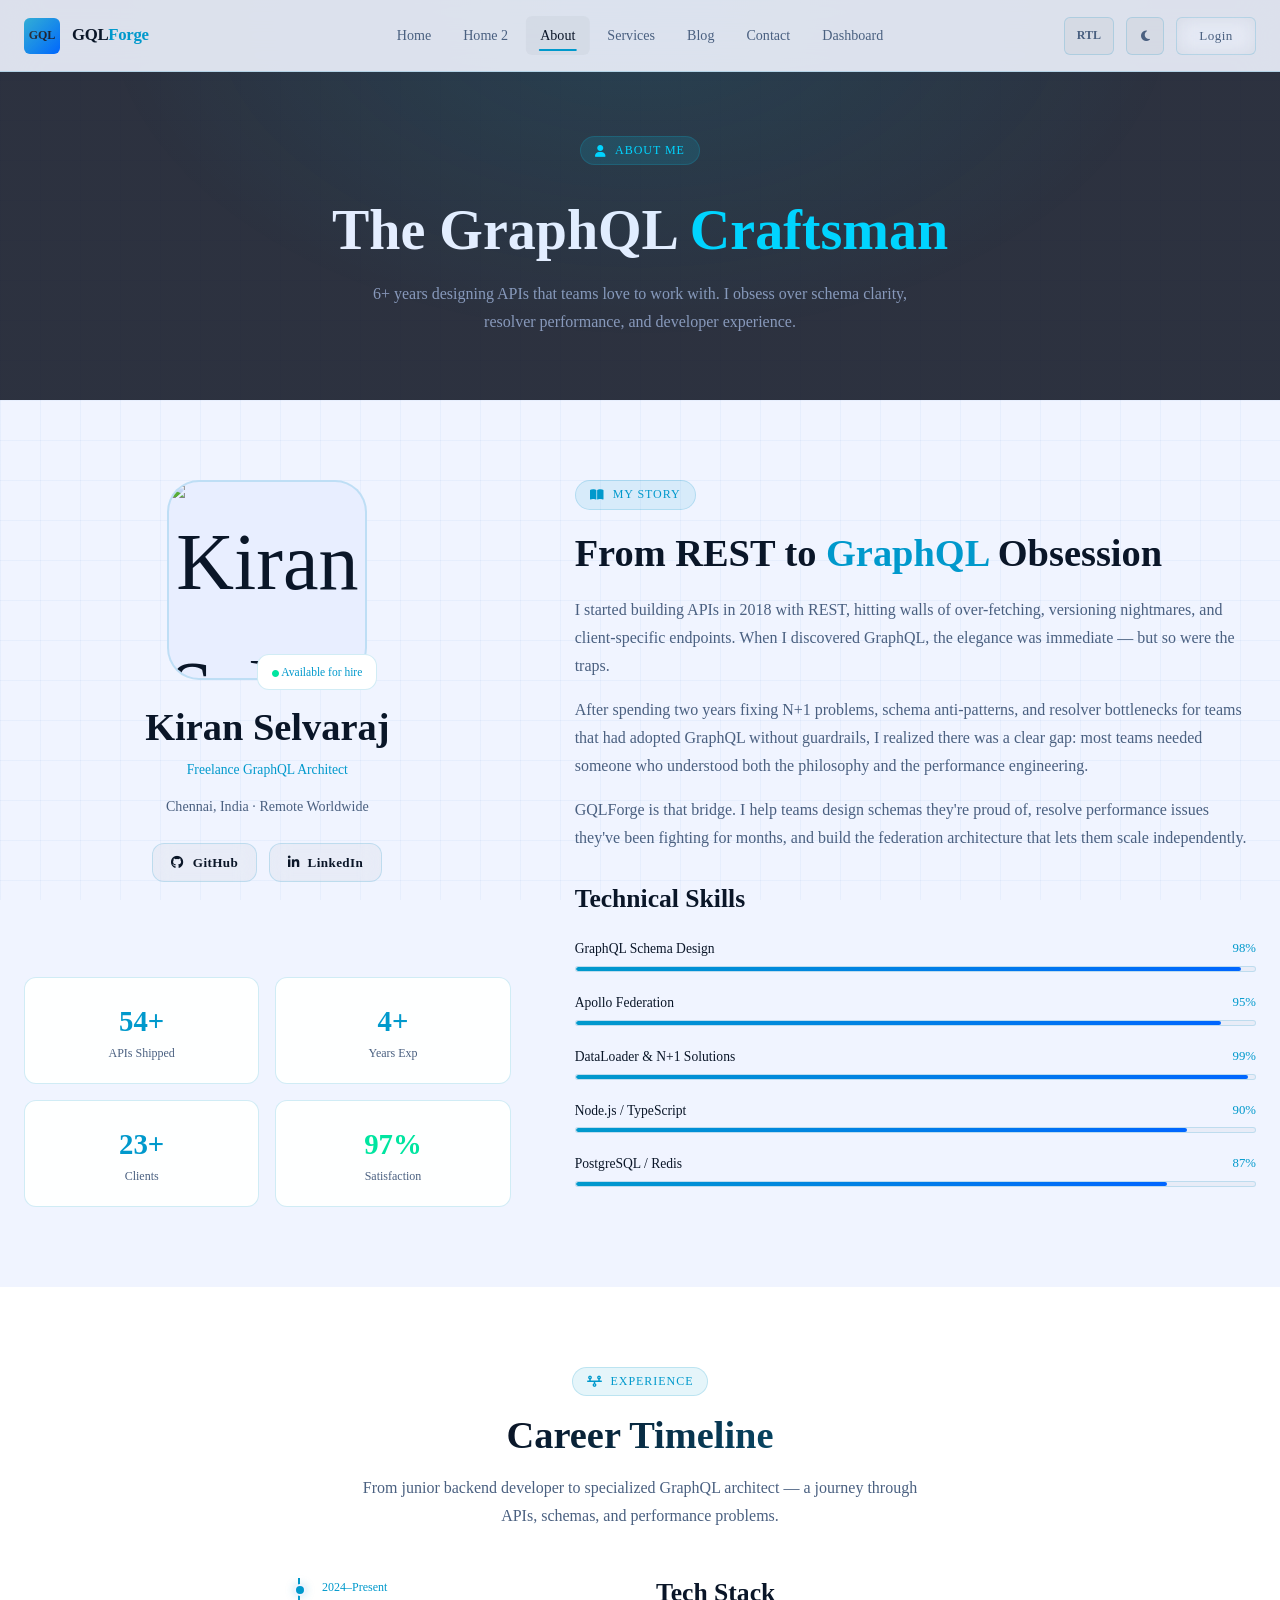
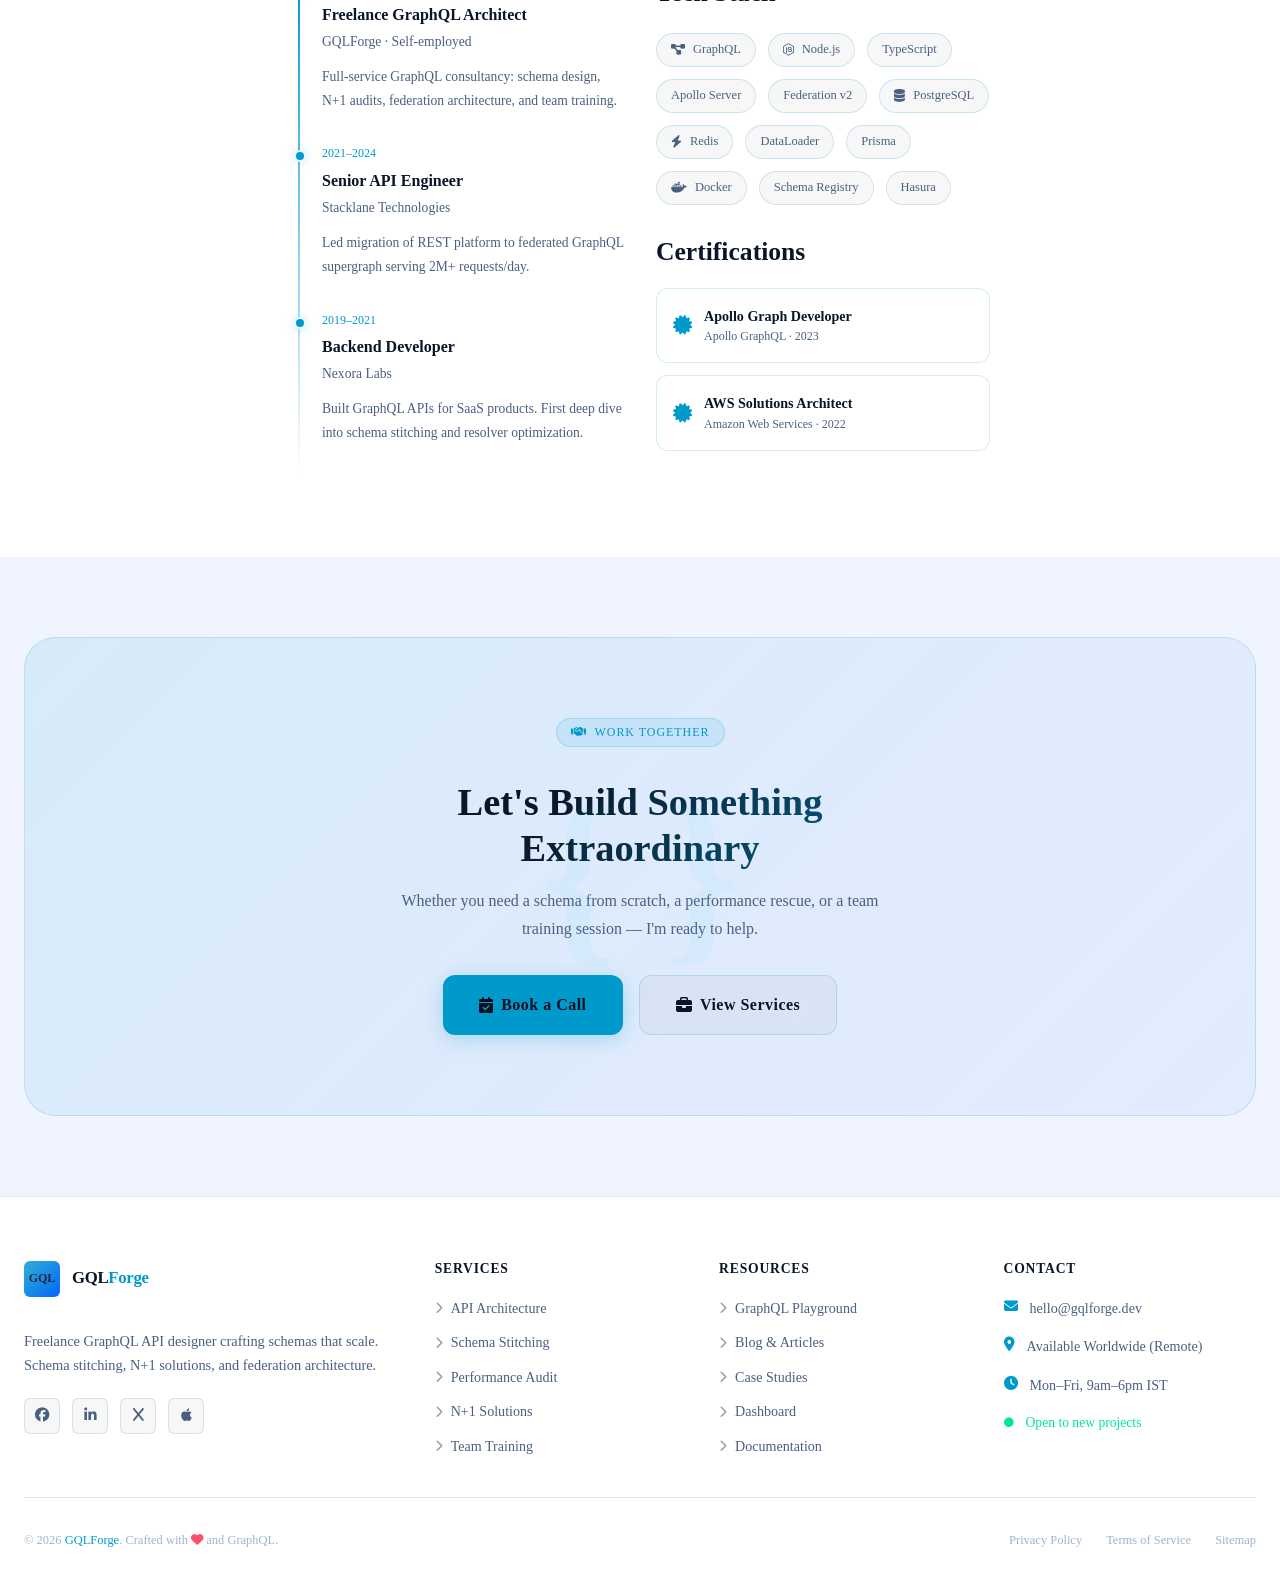
==== commit fb0d78ee: "U" ====
--- a/pages/about.html
+++ b/pages/about.html
@@ -7,6 +7,7 @@
   <meta name="description"
     content="About GQLForge - Freelance GraphQL API Designer. Learn about my story, expertise, and approach.">
   <title>About — GQLForge</title>
+  <link rel="icon" type="image/png" href="../assets/images/favicon.png">
   <link rel="stylesheet" href="https://cdnjs.cloudflare.com/ajax/libs/font-awesome/6.5.0/css/all.min.css">
   <link rel="stylesheet" href="../assets/css/style.css">
   <link rel="stylesheet" href="../assets/css/dark-mode.css">
@@ -174,13 +175,13 @@
   </header>
   <div class="mobile-menu">
     <nav class="mobile-menu__nav">
-      <a href="../index.html" class="mobile-menu__link"><i class="fas fa-house"></i> Home</a>
-      <a href="home2.html" class="mobile-menu__link"><i class="fas fa-layer-group"></i> Home 2</a>
-      <a href="about.html" class="mobile-menu__link"><i class="fas fa-user"></i> About</a>
-      <a href="services.html" class="mobile-menu__link"><i class="fas fa-code"></i> Services</a>
-      <a href="blog.html" class="mobile-menu__link"><i class="fas fa-blog"></i> Blog</a>
-      <a href="contact.html" class="mobile-menu__link"><i class="fas fa-envelope"></i> Contact</a>
-      <a href="dashboard.html" class="mobile-menu__link"><i class="fas fa-gauge-high"></i> Dashboard</a>
+      <a href="../index.html" class="mobile-menu__link">Home</a>
+      <a href="home2.html" class="mobile-menu__link">Home 2</a>
+      <a href="about.html" class="mobile-menu__link">About</a>
+      <a href="services.html" class="mobile-menu__link">Services</a>
+      <a href="blog.html" class="mobile-menu__link">Blog</a>
+      <a href="contact.html" class="mobile-menu__link">Contact</a>
+      <a href="dashboard.html" class="mobile-menu__link">Dashboard</a>
     </nav>
     <div class="mobile-menu__actions">
       <div class="mobile-menu__utils">
@@ -405,59 +406,90 @@
     </section>
   </main>
 
-  <footer class="footer">
+  <footer class="footer" role="contentinfo">
     <div class="container">
       <div class="footer__grid">
+        <!-- Brand Col -->
         <div>
-          <a href="../index.html" class="header__brand" style="margin-bottom:var(--space-4);display:inline-flex;">
+          <a href="../index.html" class="header__brand" style="margin-bottom: var(--space-4); display: inline-flex;">
             <div class="brand-logo">GQL</div>
             <span class="brand-name">GQL<span>Forge</span></span>
           </a>
-          <p class="footer__brand-desc">Freelance GraphQL API designer. Schema stitching, N+1 solutions, federation
-            architecture.</p>
+          <p class="footer__brand-desc">
+            Freelance GraphQL API designer crafting schemas that scale. Schema stitching, N+1 solutions, and federation
+            architecture.
+          </p>
           <div class="footer__social">
-            <a href="#" class="footer__social-link" aria-label="GitHub"><i class="fab fa-github"></i></a>
+            <a href="#" class="footer__social-link" aria-label="GitHub"><i class="fab fa-facebook"></i></a>
             <a href="#" class="footer__social-link" aria-label="LinkedIn"><i class="fab fa-linkedin-in"></i></a>
-            <a href="#" class="footer__social-link" aria-label="Twitter"><i class="fab fa-twitter"></i></a>
-            <a href="#" class="footer__social-link" aria-label="Dev.to"><i class="fab fa-dev"></i></a>
-          </div>
-        </div>
+            <a href="#" class="footer__social-link" aria-label="Twitter"><i class="fab fa-x"></i></a>
+            <a href="#" class="footer__social-link" aria-label="Dev.to"><i class="fab fa-apple"></i></a>
+          </div>
+        </div>
+
+        <!-- Services Col -->
         <div>
           <h3 class="footer__col-title">Services</h3>
           <ul class="footer__links">
-            <li><a href="services.html" class="footer__link"><i class="fas fa-chevron-right"></i> API Architecture</a>
+            <li><a href="services.html" class="footer__link"><i class="fas fa-chevron-right"></i> API
+                Architecture</a></li>
+            <li><a href="services.html" class="footer__link"><i class="fas fa-chevron-right"></i> Schema
+                Stitching</a></li>
+            <li><a href="services.html" class="footer__link"><i class="fas fa-chevron-right"></i> Performance
+                Audit</a></li>
+            <li><a href="services.html" class="footer__link"><i class="fas fa-chevron-right"></i> N+1
+                Solutions</a></li>
+            <li><a href="services.html" class="footer__link"><i class="fas fa-chevron-right"></i> Team
+                Training</a></li>
+          </ul>
+        </div>
+
+        <!-- Resources Col -->
+        <div>
+          <h3 class="footer__col-title">Resources</h3>
+          <ul class="footer__links">
+            <li><a href="home2.html" class="footer__link"><i class="fas fa-chevron-right"></i> GraphQL
+                Playground</a></li>
+            <li><a href="blog.html" class="footer__link"><i class="fas fa-chevron-right"></i> Blog & Articles</a>
             </li>
-            <li><a href="services.html" class="footer__link"><i class="fas fa-chevron-right"></i> Schema Stitching</a>
+            <li><a href="about.html" class="footer__link"><i class="fas fa-chevron-right"></i> Case Studies</a>
             </li>
-            <li><a href="services.html" class="footer__link"><i class="fas fa-chevron-right"></i> Performance Audit</a>
+            <li><a href="dashboard.html" class="footer__link"><i class="fas fa-chevron-right"></i> Dashboard</a>
             </li>
-            <li><a href="services.html" class="footer__link"><i class="fas fa-chevron-right"></i> Team Training</a></li>
+            <li><a href="../documentation/README.html" class="footer__link"><i class="fas fa-chevron-right"></i>
+                Documentation</a></li>
           </ul>
         </div>
-        <div>
-          <h3 class="footer__col-title">Pages</h3>
-          <ul class="footer__links">
-            <li><a href="../index.html" class="footer__link"><i class="fas fa-chevron-right"></i> Home</a></li>
-            <li><a href="about.html" class="footer__link"><i class="fas fa-chevron-right"></i> About</a></li>
-            <li><a href="blog.html" class="footer__link"><i class="fas fa-chevron-right"></i> Blog</a></li>
-            <li><a href="dashboard.html" class="footer__link"><i class="fas fa-chevron-right"></i> Dashboard</a></li>
-          </ul>
-        </div>
+
+        <!-- Contact Col -->
         <div>
           <h3 class="footer__col-title">Contact</h3>
-          <div class="footer__contact-item"><i class="fas fa-envelope"></i><span>hello@gqlforge.dev</span></div>
-          <div class="footer__contact-item"><i class="fas fa-location-dot"></i><span>Remote Worldwide</span></div>
-          <div class="footer__contact-item"><i class="fas fa-clock"></i><span>Mon–Fri, 9am–6pm IST</span></div>
-          <div class="footer__contact-item"><i class="fas fa-circle"
-              style="color:var(--clr-success);font-size:0.6rem;margin-top:6px;"></i><span
-              style="color:var(--clr-success);font-size:0.85rem;">Open to projects</span></div>
-        </div>
-      </div>
+          <div class="footer__contact-item">
+            <i class="fas fa-envelope"></i>
+            <span>hello@gqlforge.dev</span>
+          </div>
+          <div class="footer__contact-item">
+            <i class="fas fa-location-dot"></i>
+            <span>Available Worldwide (Remote)</span>
+          </div>
+          <div class="footer__contact-item">
+            <i class="fas fa-clock"></i>
+            <span>Mon–Fri, 9am–6pm IST</span>
+          </div>
+          <div class="footer__contact-item">
+            <i class="fas fa-circle" style="color: var(--clr-success); font-size: 0.6rem; margin-top: 6px;"></i>
+            <span style="color: var(--clr-success); font-size: 0.85rem;">Open to new projects</span>
+          </div>
+        </div>
+      </div>
+
       <div class="footer__bottom">
-        <p class="footer__copy">© 2025 <span>GQLForge</span>. All rights reserved.</p>
+        <p class="footer__copy">© 2026 <span>GQLForge</span>. Crafted with <i class="fas fa-heart"
+            style="color: var(--clr-error);"></i> and GraphQL.</p>
         <div class="footer__bottom-links">
-          <a href="#" class="footer__bottom-link">Privacy</a>
-          <a href="#" class="footer__bottom-link">Terms</a>
+          <a href="#" class="footer__bottom-link">Privacy Policy</a>
+          <a href="#" class="footer__bottom-link">Terms of Service</a>
+          <a href="#" class="footer__bottom-link">Sitemap</a>
         </div>
       </div>
     </div>
--- a/assets/css/style.css
+++ b/assets/css/style.css
@@ -1150,11 +1150,27 @@
   display: flex;
   flex-direction: column;
   align-items: center;
+  justify-content: center;
   text-align: center;
   padding: var(--space-5);
   background: var(--clr-glass);
   border: 1px solid var(--clr-border);
   border-radius: var(--radius-md);
+  height: 100%;
+  min-height: 120px;
+}
+
+.case-study-metrics {
+  display: grid;
+  grid-template-columns: 1fr 1fr;
+  gap: var(--space-4);
+  align-items: stretch;
+}
+
+@media (max-width: 480px) {
+  .case-study-metrics {
+    grid-template-columns: 1fr;
+  }
 }
 
 .case-metric__value {
@@ -2026,6 +2042,13 @@
   }
 
   .footer__grid {
+    grid-template-columns: 1fr 1fr;
+    gap: var(--space-8);
+  }
+}
+
+@media (min-width: 1024px) {
+  .footer__grid {
     grid-template-columns: 1.5fr repeat(3, 1fr);
   }
 }
